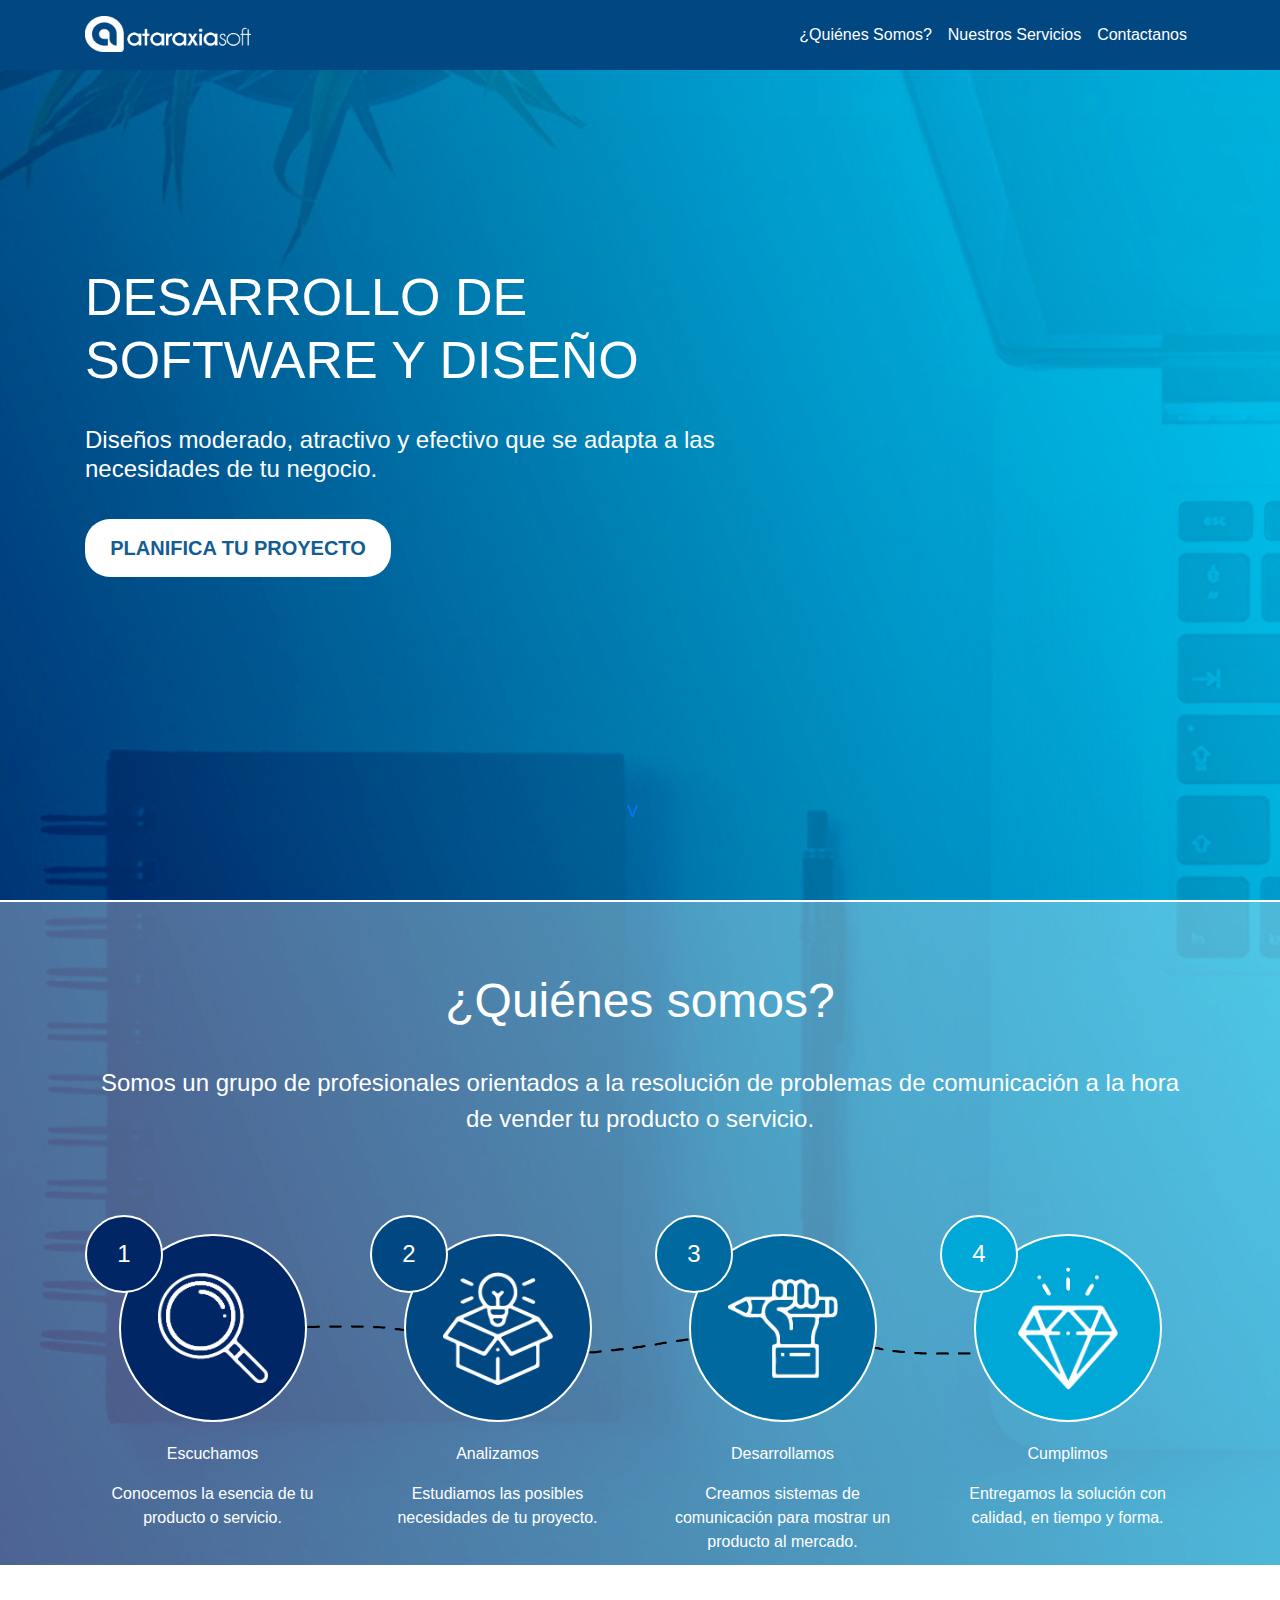
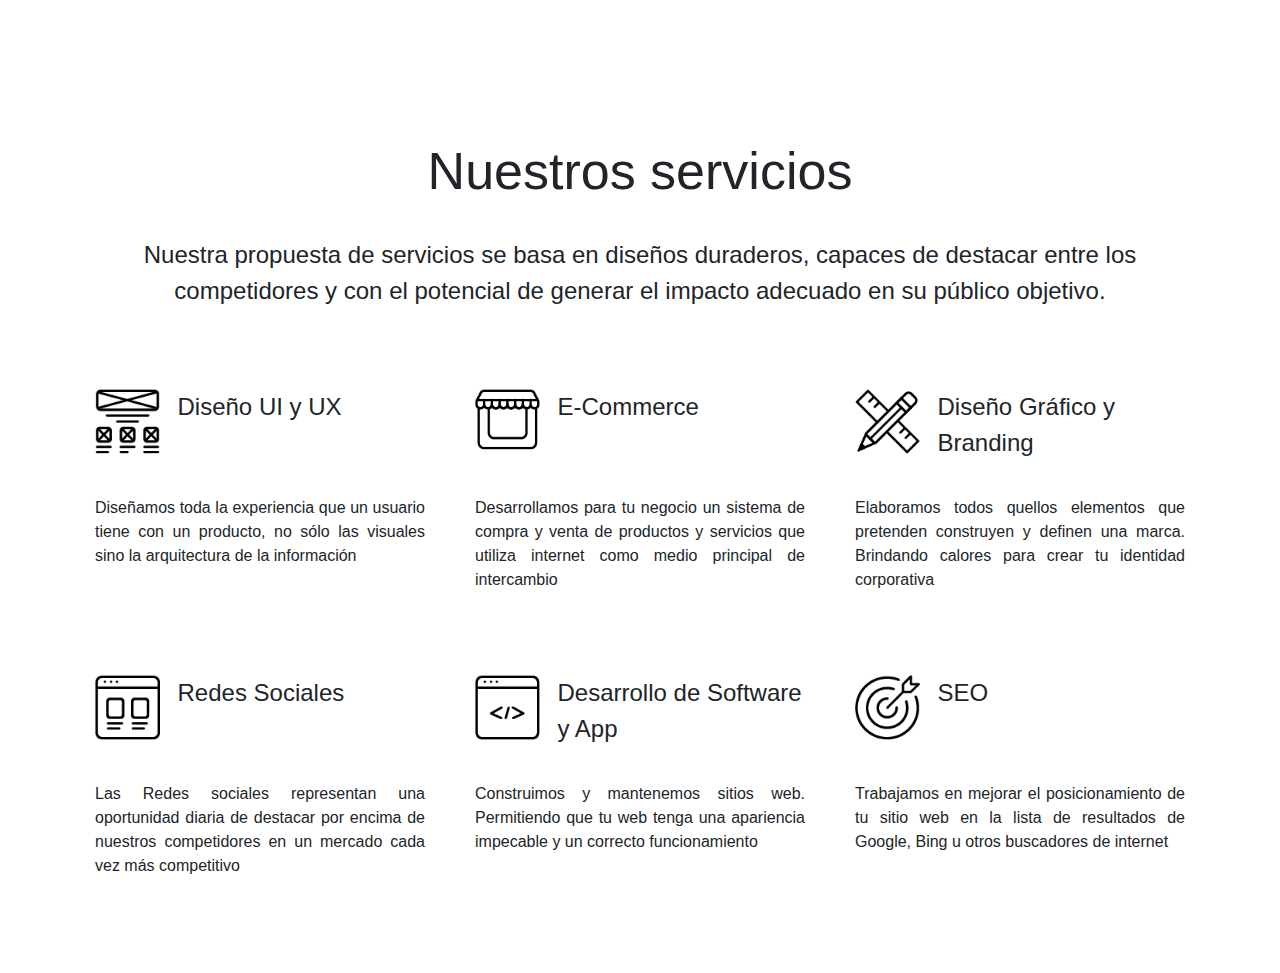
==== index.html @ 2409b668 "plantilla atariaxia v1" ====
<!DOCTYPE html>
<html lang="es">

<head>
    <meta charset="UTF-8">
    <meta name="viewport" content="width=device-width, initial-scale=1.0">
    <title>AtaraxiaSoft</title>

    <!-- Css - Bootstrap -->
    <link rel="stylesheet" href="./assets/css/bootstrap/bootstrap.css">
    <!-- Css - Ataraxia  -->
    <link rel="stylesheet" href="./assets/css/style.css">
</head>

<body id="index">
    <!-- Background One-->
    <div class="background--one">
        <!-- Section NavBar -->

        <nav class="navbar fixed-top navbar-expand-lg navbar-dark bg-dark navigation" id="menu">
            <div class="container">
                <a class="navbar-brand navigation--logo" href="#index"><img class="navigation--logo"
                        src="./assets/img/icons/logo.png" alt="Logo AtaraxiaSoft"></a>
                <button class="navbar-toggler" type="button" data-toggle="collapse"
                    data-target="#navbarSupportedContent" aria-controls="navbarSupportedContent" aria-expanded="false"
                    aria-label="Toggle navigation">
                    <span class="navbar-toggler-icon"></span>
                </button>
                <div class="collapse navbar-collapse" id="navbarSupportedContent">
                    <ul class="navbar-nav mr-auto">
                    </ul>
                    <div class="my-2 my-lg-0">
                        <div class="collapse navbar-collapse" id="navbarSupportedContent">
                            <ul class="navbar-nav mr-auto">
                                <li class="nav-item">
                                    <a class="nav-link navigation--link" href="#about">¿Quiénes Somos?</a>
                                </li>
                                <li class="nav-item">
                                    <a class="nav-link  navigation--link" href="#services">Nuestros Servicios</a>
                                </li>
                                <li class="nav-item">
                                    <a class="nav-link navigation--link" href="#">Contactanos</a>
                                </li>
                            </ul>
                        </div>
                    </div>
                </div>
            </div>
        </nav>

        <!-- Section presentation (Block) -->

        <section class="presentation">
            <div class="container">
                <div class="presentation--info">
                    <h2 class="presentation--title">DESARROLLO DE SOFTWARE Y DISEÑO</h2>
                    <h6 class="presentation--subtitle">Diseños moderado, atractivo y efectivo que se adapta a las
                        necesidades de tu negocio.</h6>
                    <!-- Block button-->
                    <a class="btn btn-primary button" href="">Planifica tu Proyecto</a>
                    <!-- /Block -->
                </div>
            </div>
            <div class="presentation--arrow">
                <a href="">V</a>
            </div>
        </section>

        <!-- Section about (Block)-->

        <section id="about" class="about">
            <div class="container about--container">
                <div class="text-center mb-5">
                    <h2 class="about--title">¿Quiénes somos?</h2>
                    <span class="about--description">Somos un grupo de profesionales orientados a la resolución de
                        problemas de comunicación a la hora de vender tu producto o servicio.</span>
                </div>
                <div class="row">
                    <!-- Block line -->
                    <div class="line">
                        <img class="line--img" src="./assets/img/icons/linea_puntada.png" alt="">
                    </div>
                    <!-- /Block line -->
                    <div class="col-xl-3">

                        <!-- Block item-->
                        <div class="item">
                            <div class="item--icon1 item--color1">
                                <span>1</span>
                            </div>
                            <div class="item--icons">
                                <div class="item--icon2 item--color1">
                                    <img class="item--img1" src="./assets/img/icons/escuchamos.png" alt="">
                                </div>
                            </div>
                            <div class="text-center item--dates">
                                <p>Escuchamos</p>
                                <p>Conocemos la esencia de tu producto o servicio.</p>
                            </div>
                        </div>
                        <!-- Block item-->

                    </div>
                    <div class="col-xl-3">

                        <!-- Block item-->
                        <div class="item">
                            <div class="item--icon1 item--color2">
                                <span>2</span>
                            </div>
                            <div class="item--icons">
                                <div class="item--icon2 item--color2">
                                    <img class="item--img2" src="./assets/img/icons/analizamos.png" alt="">
                                </div>
                            </div>
                            <div class="text-center item--dates">
                                <p>Analizamos</p>
                                <p>Estudiamos las posibles necesidades de tu proyecto.</p>
                            </div>
                        </div>
                        <!-- Block item-->

                    </div>
                    <div class="col-xl-3">

                        <!-- Block item-->
                        <div class="item">
                            <div class="item--icon1 item--color3">
                                <span>3</span>
                            </div>
                            <div class="item--icons">
                                <div class="item--icon2 item--color3">
                                    <img class="item--img3" src="./assets/img/icons/desarrollamos.png" alt="">
                                </div>
                            </div>
                            <div class="text-center item--dates">
                                <p>Desarrollamos</p>
                                <p>Creamos sistemas de comunicación para mostrar un producto al mercado.</p>
                            </div>
                        </div>
                        <!-- Block item-->

                    </div>
                    <div class="col-xl-3">

                        <!-- Block item-->
                        <div class="item">
                            <div class="item--icon1 item--color4">
                                <span>4</span>
                            </div>
                            <div class="item--icons">
                                <div class="item--icon2 item--color4">
                                    <img class="item--img4" src="./assets/img/icons/cumplimos.png" alt="">
                                </div>
                            </div>
                            <div class="text-center item--dates">
                                <p>Cumplimos</p>
                                <p>Entregamos la solución con calidad, en tiempo y forma.</p>
                            </div>
                        </div>
                        <!-- Block item-->

                    </div>
                </div>
            </div>
        </section>

        <!-- Section service (Block) -->

        <section id="services" class="services">
            <div class="container">
                <div class="service--container-header">
                    <h2 class="service--title">Nuestros servicios</h2>
                    <span class="service--description">Nuestra propuesta de servicios se basa en diseños duraderos,
                        capaces de destacar entre los
                        competidores y con el potencial de generar el impacto adecuado en su público objetivo.</span>
                </div>
                <div class="row">
                    <div class="col-xl-4">
                        <!-- Block item service -->
                        <div class="item-service">
                            <div class="item-service--header">
                                <div class="item-service--logo">
                                    <img class="item-service--img" src="./assets/img/icons/ui_ux.png" alt="">
                                </div>
                                <div class="item-service--title">Diseño UI y UX</div>
                            </div>
                            <div class="item-service--body">
                                <p class="item-service--description">Diseñamos toda la experiencia que un usuario tiene con un producto, no sólo las visuales sino la arquitectura de la información</p>
                            </div>
                        </div>
                        <!-- /Block item service -->
                    </div>
                    <div class="col-xl-4">
                        <!-- Block item service -->
                        <div class="item-service">
                            <div class="item-service--header">
                                <div class="item-service--logo">
                                    <img class="item-service--img" src="./assets/img/icons/e-commerce.png" alt="">
                                </div>
                                <div class="item-service--title">E-Commerce</div>
                            </div>
                            <div class="item-service--body">
                                <p class="item-service--description">Desarrollamos para tu negocio un sistema de compra y venta de productos y servicios que utiliza internet como medio principal de intercambio</p>
                            </div>
                        </div>
                        <!-- /Block item service -->
                    </div>
                    <div class="col-xl-4">
                        <!-- Block item service -->
                        <div class="item-service">
                            <div class="item-service--header">
                                <div class="item-service--logo">
                                    <img class="item-service--img" src="./assets/img/icons/diseño_grafico.png" alt="">
                                </div>
                                <div class="item-service--title">Diseño Gráfico y Branding</div>
                            </div>
                            <div class="item-service--body">
                                <p class="item-service--description">Elaboramos todos quellos elementos que pretenden construyen y definen una marca. Brindando calores para crear tu identidad corporativa</p>
                            </div>
                        </div>
                        <!-- /Block item service -->
                    </div>
                </div>
                <div class="row mt-5">
                    <div class="col-xl-4">
                        <!-- Block item service -->
                        <div class="item-service">
                            <div class="item-service--header">
                                <div class="item-service--logo">
                                    <img class="item-service--img" src="./assets/img/icons/redes_sociales.png" alt="">
                                </div>
                                <div class="item-service--title">Redes Sociales</div>
                            </div>
                            <div class="item-service--body">
                                <p class="item-service--description">Las Redes sociales representan una oportunidad diaria de destacar por encima de nuestros competidores en un mercado cada vez más competitivo</p>
                            </div>
                        </div>
                        <!-- /Block item service -->
                    </div>
                    <div class="col-xl-4">
                        <!-- Block item service -->
                        <div class="item-service">
                            <div class="item-service--header">
                                <div class="item-service--logo">
                                    <img class="item-service--img" src="./assets/img/icons/software.png" alt="">
                                </div>
                                <div class="item-service--title">Desarrollo de Software y App</div>
                            </div>
                            <div class="item-service--body">
                                <p class="item-service--description">Construimos y mantenemos sitios web. Permitiendo que tu web tenga una apariencia impecable y un correcto funcionamiento</p>
                            </div>
                        </div>
                        <!-- /Block item service -->
                    </div>
                    <div class="col-xl-4">
                        <!-- Block item service -->
                        <div class="item-service">
                            <div class="item-service--header">
                                <div class="item-service--logo">
                                    <img class="item-service--img" src="./assets/img/icons/seo.png" alt="">
                                </div>
                                <div class="item-service--title">SEO</div>
                            </div>
                            <div class="item-service--body">
                                <p class="item-service--description">Trabajamos en mejorar el posicionamiento de tu sitio web en la lista de resultados de Google, Bing u otros buscadores de internet</p>
                            </div>
                        </div>
                        <!-- /Block item service -->
                    </div>
                </div>
            </div>
        </section>
    </div>


    <script src="./assets/js/bootstrap.min.js"></script>
    <script src="./assets/js/main.js"></script>
</body>

</html>
---- assets/css/style.css ----
:root{
    --white: #ffffff;
    --white_hover: hsl(226, 38%, 87%);
    --nav: rgb(0,106,160,0.8);
    --nav_hover: rgb(1,71,130);
    --trans: rgba(0,0,0,0);
    --blue: rgb(20,93,146);
    --blue_light: rgb(205, 234, 255);
    --item1: rgb(0,38,101);
    --item2: rgb(1,71,130);
    --item3: rgb(0,106,160);
    --item4: rgb(0,168,215);
}
html {
    scroll-behavior: smooth;
}
body{
    scroll-behavior: smooth !important;
}
.background--one{
    background: url(../img/backgrounds/bg1.jpg) no-repeat center center;
    background-size: cover;
    -moz-background-size: cover;
    -webkit-background-size: cover;
    -o-background-size: cover;
    height: 1565px;
}
/* Navigation */

.navigation{
    height: 70px;
    background-color: var(--nav) !important;
    z-index: 10;
    transition: all 1s ease;
}
.navigation:hover{
    background-color: var(--nav_hover) !important;
    transition: all 1s ease;
}
.navigation--logo{
    width: 166px;
    height: 36px;
    position: relative;
    bottom: 3px;
}
.navigation--link{
    color: var(--white) !important;
}
.navigation--link:hover{
    color: var(--white_hover) !important;
}

/* Presentation */

.presentation{
    height: 100vh;
    scroll-behavior: smooth !important;
}
.presentation--info{
    padding-top: 24%;
    width: 59%;
}
.presentation--title{
    font-size: 52px;
    color: var(--white);
}
.presentation--subtitle{
    font-size: 24px;
    margin: 35px 0;
    color: var(--white);
}
.presentation--arrow{
    position: absolute;
    bottom: 70px;
    left: 49%;
    width: 60px;
    height: 30px;
}

/* Button */

.button{
    width: 306px;
    height: 58px;
    font-size: 20px;
    border-radius: 25px;
    color: var(--blue);
    background-color: var(--white);
    border: none;
    text-transform: uppercase;
    display: flex;
    justify-content: center;
    align-items: center;
    font-weight: bold;
}
.button:hover{
    color: var(--white);
    background-color: var(--trans);
    border: none;
}

/* About */

.about{
    padding-top: 70px;
    background-color: rgba(255, 255, 255, 0.3) !important;
    border-top: 2px rgb(255, 255, 255) solid;
    padding-bottom: 30px;
    scroll-behavior: smooth !important;
}
.about--container{
    margin-bottom: 70px;
}
.about--title{
    font-size: 48px;
    margin-bottom: 35px;
    color: var(--white);
}
.about--description{
    font-size: 24px;
    color: var(--white);
}

/* Line */

.line{
    width: 100%;
    text-align: center;
    position: relative;
    top: 140px;
}
.line--img{
    width: 80%;
}

/* Item */

.item{
    align-items: center;
    color: var(--white);
    text-align: center;
    
}

.item--icons{
    height: 227px;
    text-align: center;
    display: flex;
    justify-content: center;
    align-items: center;
}
.item--icon1{
    width: 78px;
    height: 78px;
    border-radius: 50%;
    border: 2px var(--white) solid;
    position: absolute;
    z-index: 5;
    display: flex;
    justify-content: center;
    align-items: center;
    font-size: 24px;
}

.item--icon2{
    border-radius: 50%;
    width: 188px;
    height: 188px;
    position: relative;
    bottom: 0px;
    border: 2px var(--white) solid;
    display: flex;
    justify-content: center;
    align-items: center;
}

.item--img1{
    width: 110px;
}
.item--img2{
    width: 110px;
}
.item--img3{
    width: 110px;
}
.item--img4{
    width: 100px;
}

.item--color1{
    background-color: var(--item1);
    transition: all 0.5s ease;
}
.item--color2{
    background-color: var(--item2);
    transition: all 0.5s ease;
}
.item--color3{
    background-color: var(--item3);
    transition: all 0.5s ease;
}
.item--color4{
    background-color: var(--item4);
    transition: all 0.5s ease;
}
.item--color1:hover{
    background-color: var(--blue);
}
.item--color2:hover{
    background-color: var(--blue);
}
.item--color3:hover{
    background-color: var(--blue);
}
.item--color4:hover{
    background-color: var(--blue);
}

/* Service */
.services{
    padding: 70px 0;
    scroll-behavior: smooth !important;
}
.service--container-header{
    text-align: center;
    margin-bottom: 70px;
}
.service--title{
    font-size: 52px;
    margin-bottom: 35px;
}
.service--description{
    font-size: 24px;
}
.item-service--header{
    display: inline-block !important;
    width: 100%;
    height: 70px;
}
.item-service{
    padding: 10px;
    transition: all 1s ease;
    height: 238px;
}
.item-service:hover{
    background-color: var(--blue_light) !important;
    transition: all 1s ease;
}
.item-service--logo{
    float: left;
    width: 25%;
}
.item-service--img{
    width: 65px;
    height: 65px;
}
.item-service--title{
    width: 75%;
    font-size: 24px;
    float: left;
}
.item-service--description{
    margin-top: 30px;
    text-align: justify;
}
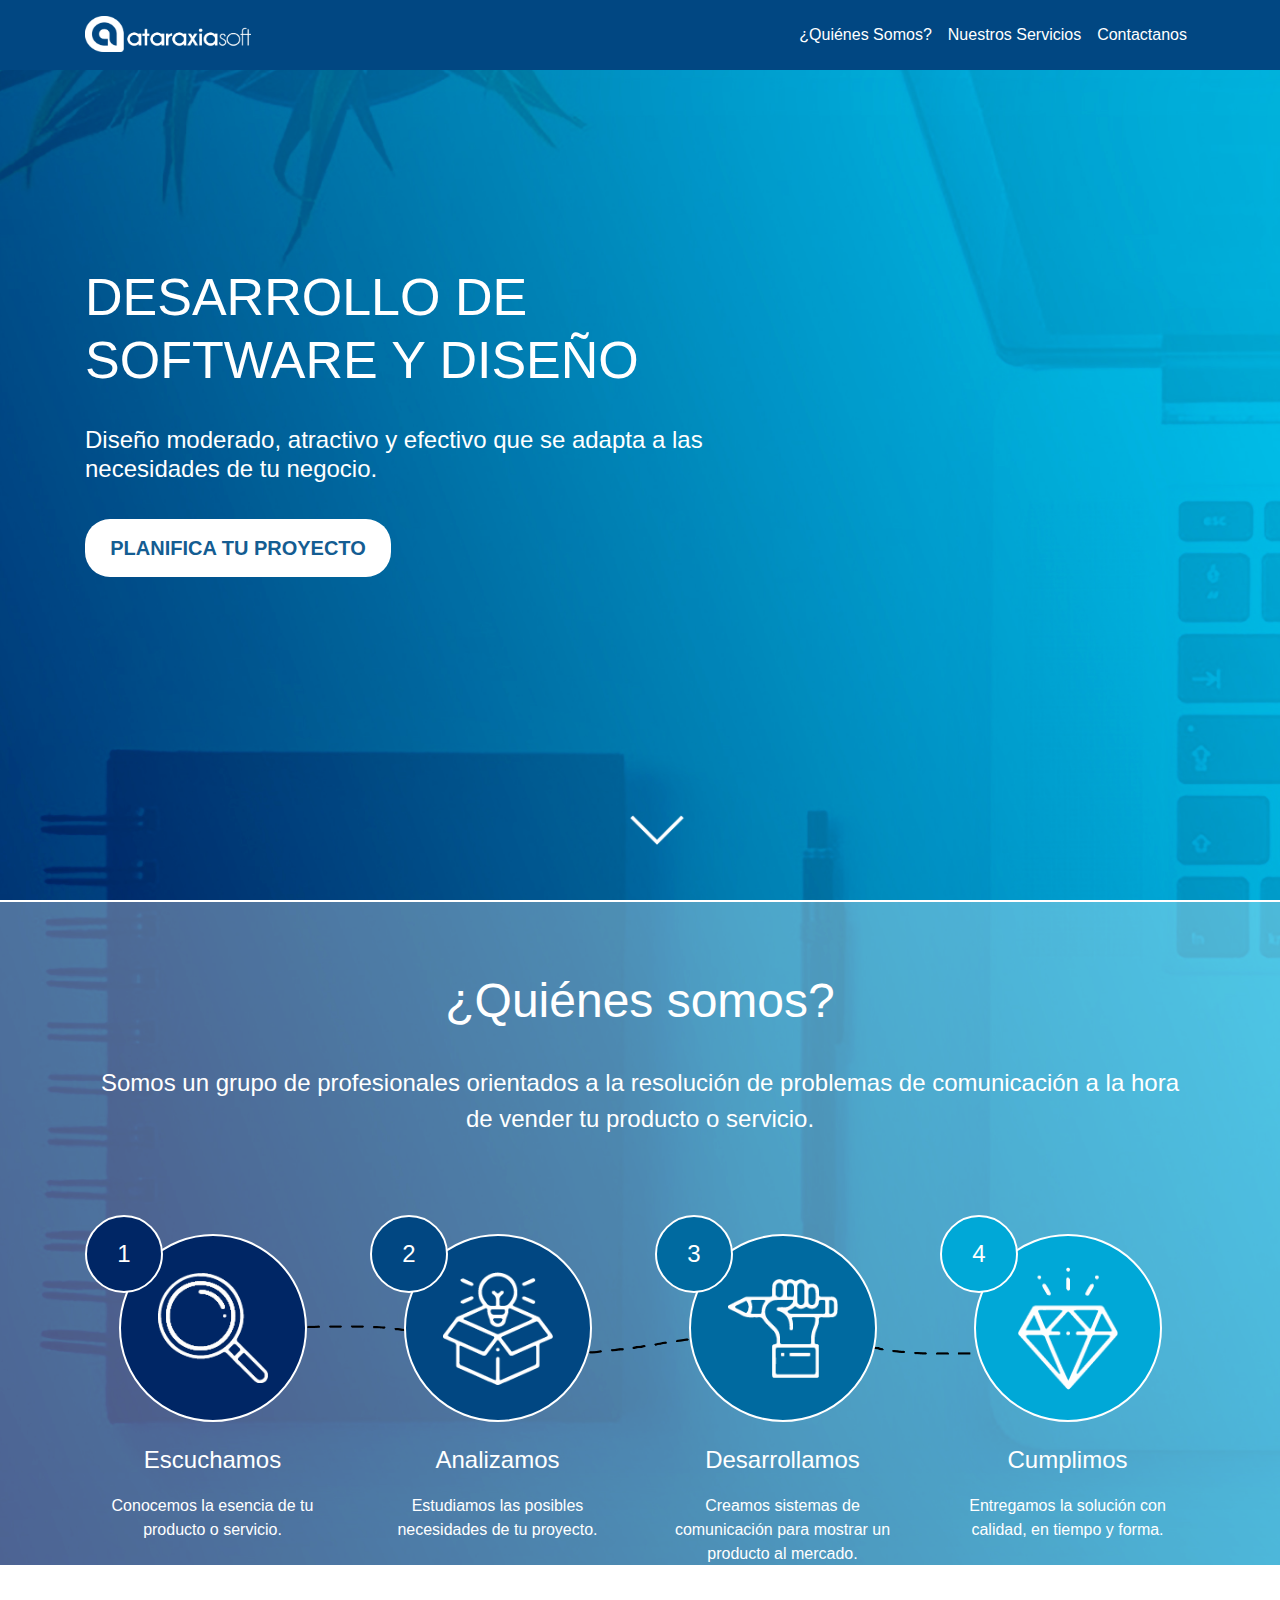
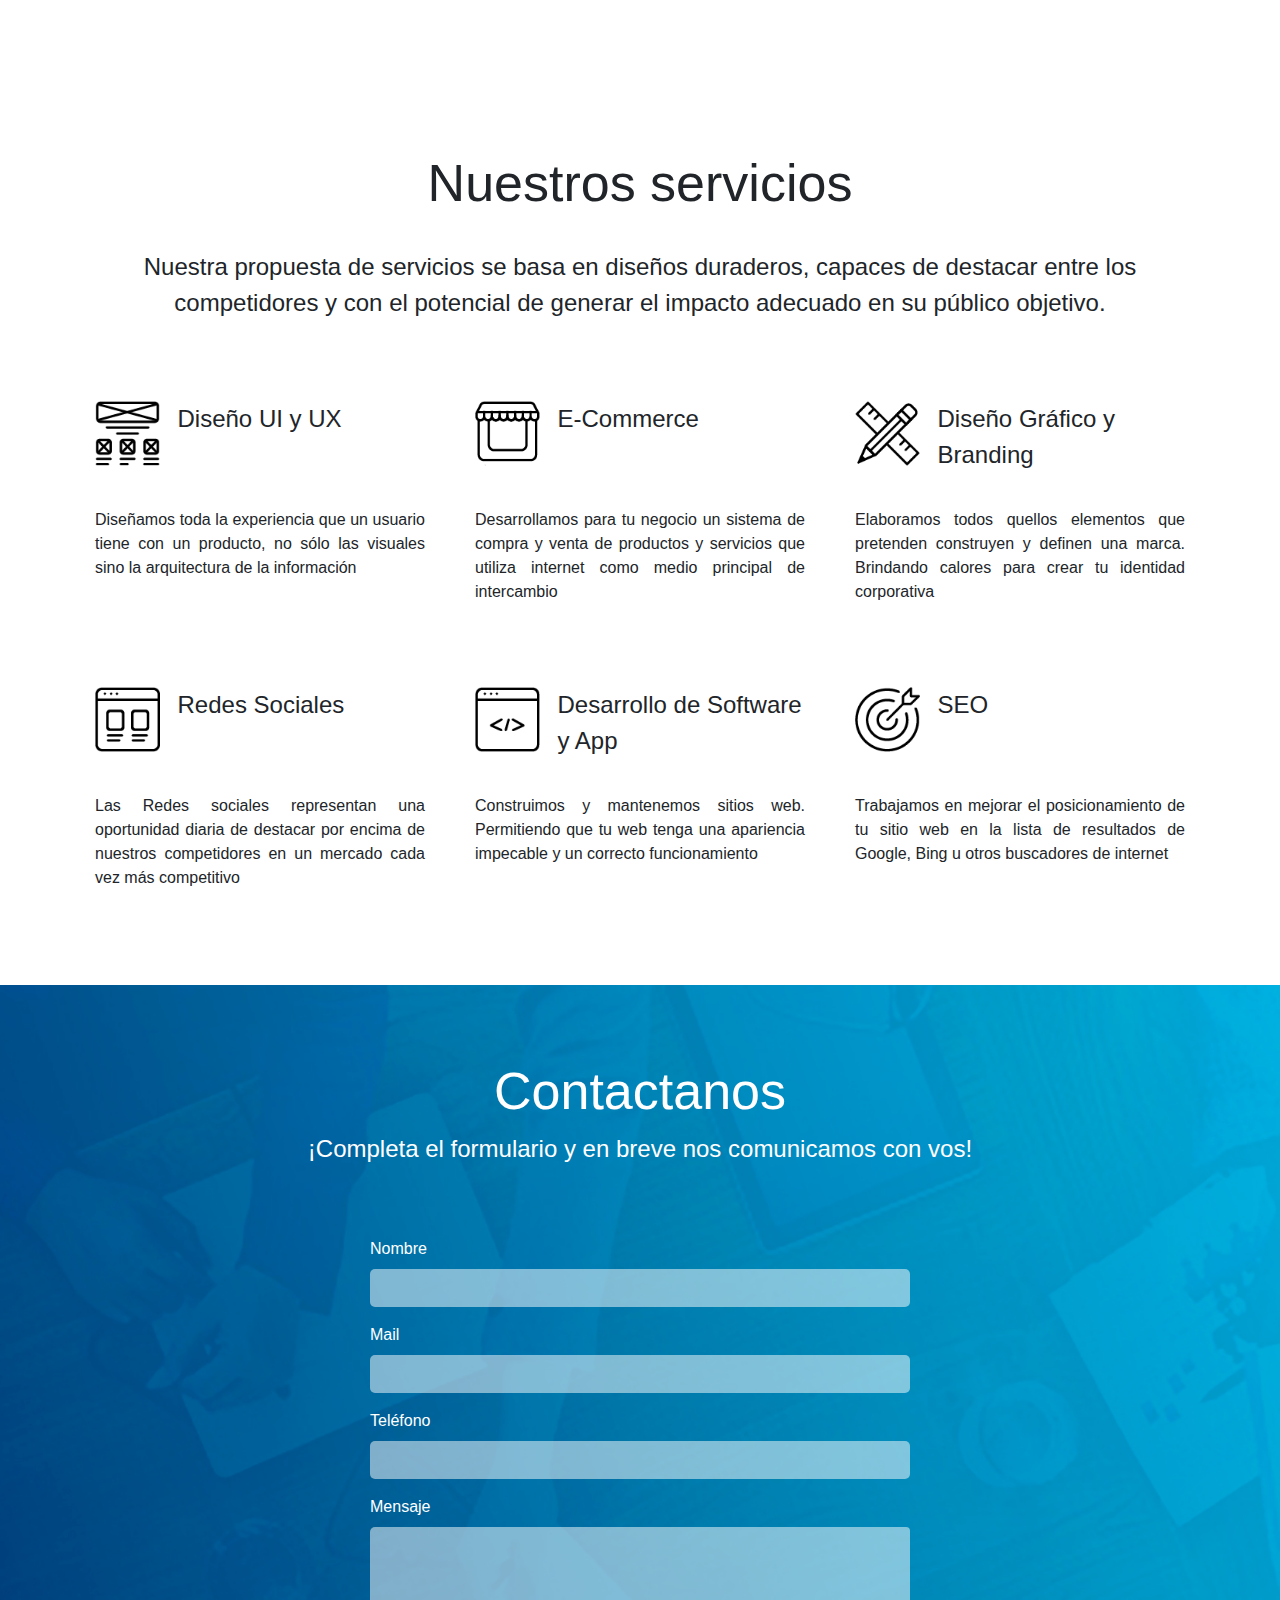
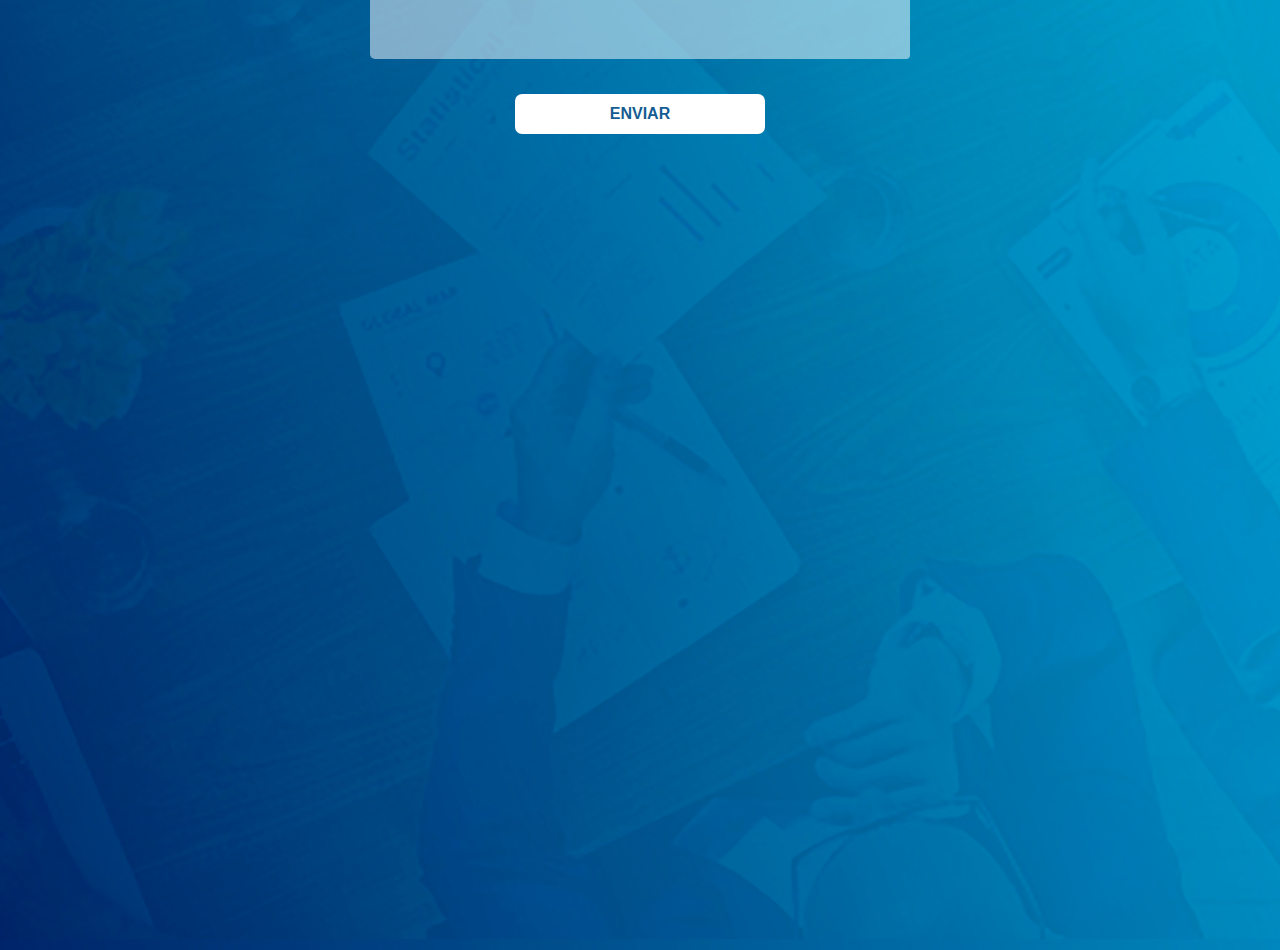
==== commit 677740dd: "plantilla atariaxia v1.1" ====
--- a/index.html
+++ b/index.html
@@ -5,11 +5,14 @@
     <meta charset="UTF-8">
     <meta name="viewport" content="width=device-width, initial-scale=1.0">
     <title>AtaraxiaSoft</title>
-
+    <!-- Favicon         -->
+    <link rel="shortcut icon" href="./assets/img/icons/favicon.png" type="image/x-icon">
     <!-- Css - Bootstrap -->
     <link rel="stylesheet" href="./assets/css/bootstrap/bootstrap.css">
     <!-- Css - Ataraxia  -->
     <link rel="stylesheet" href="./assets/css/style.css">
+    <!-- Icon - Arrow    -->
+    <link rel="stylesheet" href="https://cdnjs.cloudflare.com/ajax/libs/font-awesome/4.7.0/css/font-awesome.min.css">
 </head>
 
 <body id="index">
@@ -39,7 +42,7 @@
                                     <a class="nav-link  navigation--link" href="#services">Nuestros Servicios</a>
                                 </li>
                                 <li class="nav-item">
-                                    <a class="nav-link navigation--link" href="#">Contactanos</a>
+                                    <a class="nav-link navigation--link" href="#contact">Contactanos</a>
                                 </li>
                             </ul>
                         </div>
@@ -53,16 +56,17 @@
         <section class="presentation">
             <div class="container">
                 <div class="presentation--info">
-                    <h2 class="presentation--title">DESARROLLO DE SOFTWARE Y DISEÑO</h2>
-                    <h6 class="presentation--subtitle">Diseños moderado, atractivo y efectivo que se adapta a las
+                    <h2 class="presentation--title  presentation--transition">DESARROLLO DE SOFTWARE Y DISEÑO</h2>
+                    <h6 class="presentation--subtitle presentation--transition-2">Diseño moderado, atractivo y efectivo
+                        que se adapta a las
                         necesidades de tu negocio.</h6>
                     <!-- Block button-->
-                    <a class="btn btn-primary button" href="">Planifica tu Proyecto</a>
+                    <a class="btn btn-primary button presentation--transition-3" href="">Planifica tu Proyecto</a>
                     <!-- /Block -->
                 </div>
             </div>
-            <div class="presentation--arrow">
-                <a href="">V</a>
+            <div class="presentation--arrow text-center">
+                <a href="#about"><img class="presentation--arrow-img" src="./assets/img/icons/arrow.png" alt=""></a>
             </div>
         </section>
 
@@ -94,7 +98,7 @@
                                 </div>
                             </div>
                             <div class="text-center item--dates">
-                                <p>Escuchamos</p>
+                                <p class="item--title">Escuchamos</p>
                                 <p>Conocemos la esencia de tu producto o servicio.</p>
                             </div>
                         </div>
@@ -114,7 +118,7 @@
                                 </div>
                             </div>
                             <div class="text-center item--dates">
-                                <p>Analizamos</p>
+                                <p class="item--title">Analizamos</p>
                                 <p>Estudiamos las posibles necesidades de tu proyecto.</p>
                             </div>
                         </div>
@@ -134,7 +138,7 @@
                                 </div>
                             </div>
                             <div class="text-center item--dates">
-                                <p>Desarrollamos</p>
+                                <p class="item--title">Desarrollamos</p>
                                 <p>Creamos sistemas de comunicación para mostrar un producto al mercado.</p>
                             </div>
                         </div>
@@ -154,7 +158,7 @@
                                 </div>
                             </div>
                             <div class="text-center item--dates">
-                                <p>Cumplimos</p>
+                                <p class="item--title">Cumplimos</p>
                                 <p>Entregamos la solución con calidad, en tiempo y forma.</p>
                             </div>
                         </div>
@@ -186,7 +190,8 @@
                                 <div class="item-service--title">Diseño UI y UX</div>
                             </div>
                             <div class="item-service--body">
-                                <p class="item-service--description">Diseñamos toda la experiencia que un usuario tiene con un producto, no sólo las visuales sino la arquitectura de la información</p>
+                                <p class="item-service--description">Diseñamos toda la experiencia que un usuario tiene
+                                    con un producto, no sólo las visuales sino la arquitectura de la información</p>
                             </div>
                         </div>
                         <!-- /Block item service -->
@@ -201,7 +206,9 @@
                                 <div class="item-service--title">E-Commerce</div>
                             </div>
                             <div class="item-service--body">
-                                <p class="item-service--description">Desarrollamos para tu negocio un sistema de compra y venta de productos y servicios que utiliza internet como medio principal de intercambio</p>
+                                <p class="item-service--description">Desarrollamos para tu negocio un sistema de compra
+                                    y venta de productos y servicios que utiliza internet como medio principal de
+                                    intercambio</p>
                             </div>
                         </div>
                         <!-- /Block item service -->
@@ -216,7 +223,9 @@
                                 <div class="item-service--title">Diseño Gráfico y Branding</div>
                             </div>
                             <div class="item-service--body">
-                                <p class="item-service--description">Elaboramos todos quellos elementos que pretenden construyen y definen una marca. Brindando calores para crear tu identidad corporativa</p>
+                                <p class="item-service--description">Elaboramos todos quellos elementos que pretenden
+                                    construyen y definen una marca. Brindando calores para crear tu identidad
+                                    corporativa</p>
                             </div>
                         </div>
                         <!-- /Block item service -->
@@ -233,7 +242,9 @@
                                 <div class="item-service--title">Redes Sociales</div>
                             </div>
                             <div class="item-service--body">
-                                <p class="item-service--description">Las Redes sociales representan una oportunidad diaria de destacar por encima de nuestros competidores en un mercado cada vez más competitivo</p>
+                                <p class="item-service--description">Las Redes sociales representan una oportunidad
+                                    diaria de destacar por encima de nuestros competidores en un mercado cada vez más
+                                    competitivo</p>
                             </div>
                         </div>
                         <!-- /Block item service -->
@@ -248,7 +259,8 @@
                                 <div class="item-service--title">Desarrollo de Software y App</div>
                             </div>
                             <div class="item-service--body">
-                                <p class="item-service--description">Construimos y mantenemos sitios web. Permitiendo que tu web tenga una apariencia impecable y un correcto funcionamiento</p>
+                                <p class="item-service--description">Construimos y mantenemos sitios web. Permitiendo
+                                    que tu web tenga una apariencia impecable y un correcto funcionamiento</p>
                             </div>
                         </div>
                         <!-- /Block item service -->
@@ -263,7 +275,9 @@
                                 <div class="item-service--title">SEO</div>
                             </div>
                             <div class="item-service--body">
-                                <p class="item-service--description">Trabajamos en mejorar el posicionamiento de tu sitio web en la lista de resultados de Google, Bing u otros buscadores de internet</p>
+                                <p class="item-service--description">Trabajamos en mejorar el posicionamiento de tu
+                                    sitio web en la lista de resultados de Google, Bing u otros buscadores de internet
+                                </p>
                             </div>
                         </div>
                         <!-- /Block item service -->
@@ -271,6 +285,54 @@
                 </div>
             </div>
         </section>
+
+        <!-- Section contact (Block) -->
+
+        <section id="contact" class="contact">
+            <div class="container">
+                <div>
+                    <div class="contact--header">
+                        <h2 class="contact--title">Contactanos</h2>
+                        <span class="contact--description">¡Completa el formulario y en breve nos comunicamos con
+                            vos!</span>
+                    </div>
+                    <div class="row">
+                        <div class="col-sm-3"></div>
+                        <div class="col-sm-6">
+                            <div class="contact--form">
+                                <div class="contact--form-data">
+
+                                    <form action="" method="POST">
+                                        <div class="form-group">
+                                            <label class="contact--input">Nombre</label>
+                                            <input type="text" class="form-control contact--input-2">
+                                        </div>
+                                        <div class="form-group">
+                                            <label class="contact--input">Mail</label>
+                                            <input type="email" class="form-control contact--input-2">
+                                        </div>
+                                        <div class="form-group">
+                                            <label class="contact--input">Teléfono</label>
+                                            <input type="text" class="form-control contact--input-2">
+                                        </div>
+                                        <div class="form-group">
+                                            <label class="contact--input">Mensaje</label>
+                                            <textarea class="form-control contact--input-3" rows="5"></textarea>
+                                        </div>
+                                        <center>
+                                            <button type="submit" class="btn btn-primary button button-form">ENVIAR</button>
+                                        </center>
+                                    </form>
+                                </div>
+                            </div>
+                        </div>
+                        <div class="col-sm-3"></div>
+                    </div>
+                </div>
+            </div>
+        </section>
+
+        <footer></footer>
     </div>
 
 
--- a/assets/css/style.css
+++ b/assets/css/style.css
@@ -1,5 +1,6 @@
 :root{
     --white: #ffffff;
+    --white-trans: rgba(255,255,255,0.5);
     --white_hover: hsl(226, 38%, 87%);
     --nav: rgb(0,106,160,0.8);
     --nav_hover: rgb(1,71,130);
@@ -13,10 +14,25 @@
 }
 html {
     scroll-behavior: smooth;
+    overflow-x:hidden;
+    -webkit-user-select: none;
+    -moz-user-select: none;
+    -ms-user-select: none;
+    user-select: none; 
 }
 body{
     scroll-behavior: smooth !important;
 }
+body::-webkit-scrollbar{
+    width: 7px;
+    background: var(--blue_light);
+}
+body::-webkit-scrollbar-thumb{
+    background: var(--blue);
+    border-radius: 15px;
+}
+
+
 .background--one{
     background: url(../img/backgrounds/bg1.jpg) no-repeat center center;
     background-size: cover;
@@ -56,6 +72,41 @@
     height: 100vh;
     scroll-behavior: smooth !important;
 }
+.presentation--transition{
+    animation-duration: 3s;
+    animation-name: slidein;
+}
+.presentation--transition-2{
+    animation-duration: 4s;
+    animation-name: slidein;
+}
+.presentation--transition-3{
+    animation-duration: 5s;
+    animation-name: slidein2;
+}
+  
+  @keyframes slidein {
+    from {
+      margin-left: 100%;
+      width: 100%
+    }
+  
+    to {
+      margin-left: 0%;
+      width: 100%;
+    }
+  }
+  @keyframes slidein2 {
+    from {
+      margin-left: 100%;
+      width: 306px
+    }
+  
+    to {
+      margin-left: 0%;
+      width: 306px;
+    }
+  }
 .presentation--info{
     padding-top: 24%;
     width: 59%;
@@ -76,6 +127,23 @@
     width: 60px;
     height: 30px;
 }
+.presentation--arrow-img{
+    width: 100%;
+    animation-name: parpadeo;
+    animation-duration: 2s;
+    animation-timing-function: linear;
+    animation-iteration-count: infinite;
+  
+    -webkit-animation-name:parpadeo;
+    -webkit-animation-duration: 2s;
+    -webkit-animation-timing-function: linear;
+    -webkit-animation-iteration-count: infinite;
+}
+  @keyframes parpadeo {  
+    0% { opacity: 1.0; }
+    50% { opacity: 0.0; }
+     100% { opacity: 1.0; }
+  }
 
 /* Button */
 
@@ -98,6 +166,13 @@
     background-color: var(--trans);
     border: none;
 }
+.button-form{
+    font-size: 16px;
+    width: 250px;
+    height: 40px;
+    border-radius: 7px;
+    margin-top: 35px;
+}
 
 /* About */
 
@@ -138,10 +213,11 @@
 .item{
     align-items: center;
     color: var(--white);
-    text-align: center;
-    
-}
-
+    text-align: center;  
+}
+.item--title{
+    font-size: 24px !important;
+}
 .item--icons{
     height: 227px;
     text-align: center;
@@ -262,4 +338,66 @@
 .item-service--description{
     margin-top: 30px;
     text-align: justify;
+}
+
+/* contact */
+.contact{
+    background: url(../img/backgrounds/bg2.jpg) no-repeat center center;
+    background-size: cover;
+    -moz-background-size: cover;
+    -webkit-background-size: cover;
+    -o-background-size: cover;
+    height: 1565px;
+    padding: 75px 0;
+}
+.contact--header{
+    text-align: center;
+}
+.contact--title{
+    font-size: 52px;
+    color: var(--white) !important;
+}
+.contact--description{
+    font-size: 24px;
+    color: var(--white);
+    margin-top: 35px;
+}
+.contact--form{
+    margin-right:auto;
+}
+.contact--form-data{
+    margin-top: 70px;
+    margin-right:auto;
+}
+.contact--input{
+    color: var(--white);
+}
+.contact--input-2{
+    border-radius: 5px;
+    background-color: var(--white-trans);
+    border: none;
+    transition: all 1s ease;
+}
+.contact--input-3{
+    border-top-left-radius: 5px;
+    border-bottom-left-radius: 5px;
+    background-color: var(--white-trans);
+    border: none;
+    transition: all 1s ease;
+    resize: none;
+    height: 135px;
+    overflow-y: scroll;
+}
+.contact--input-3::-webkit-scrollbar{
+    width: 7px;
+    background: var(--white-trans);
+    border-top-right-radius: 15px;
+    border-bottom-right-radius: 15px;
+}
+.contact--input-3::-webkit-scrollbar-thumb{
+    background: var(--blue);
+    border-radius: 15px;
+}
+.contact--center{
+    text-align: center;
 }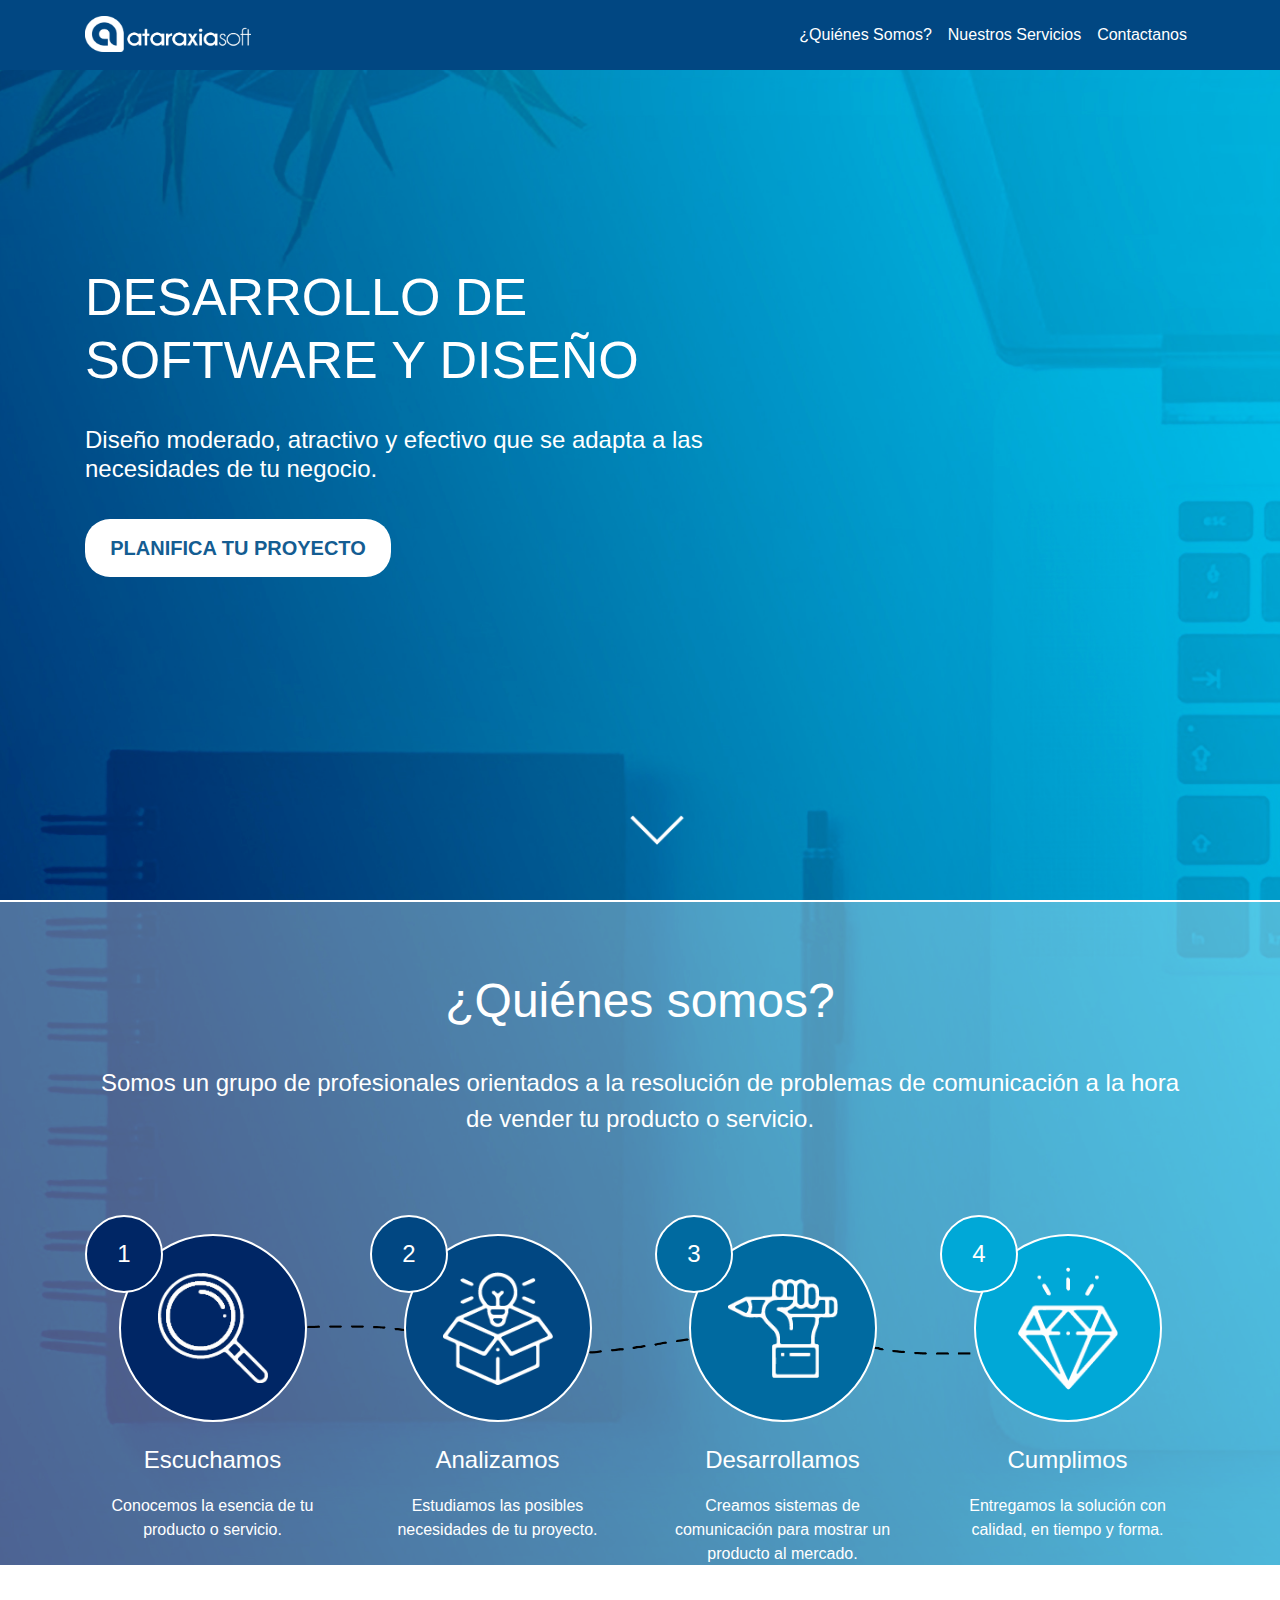
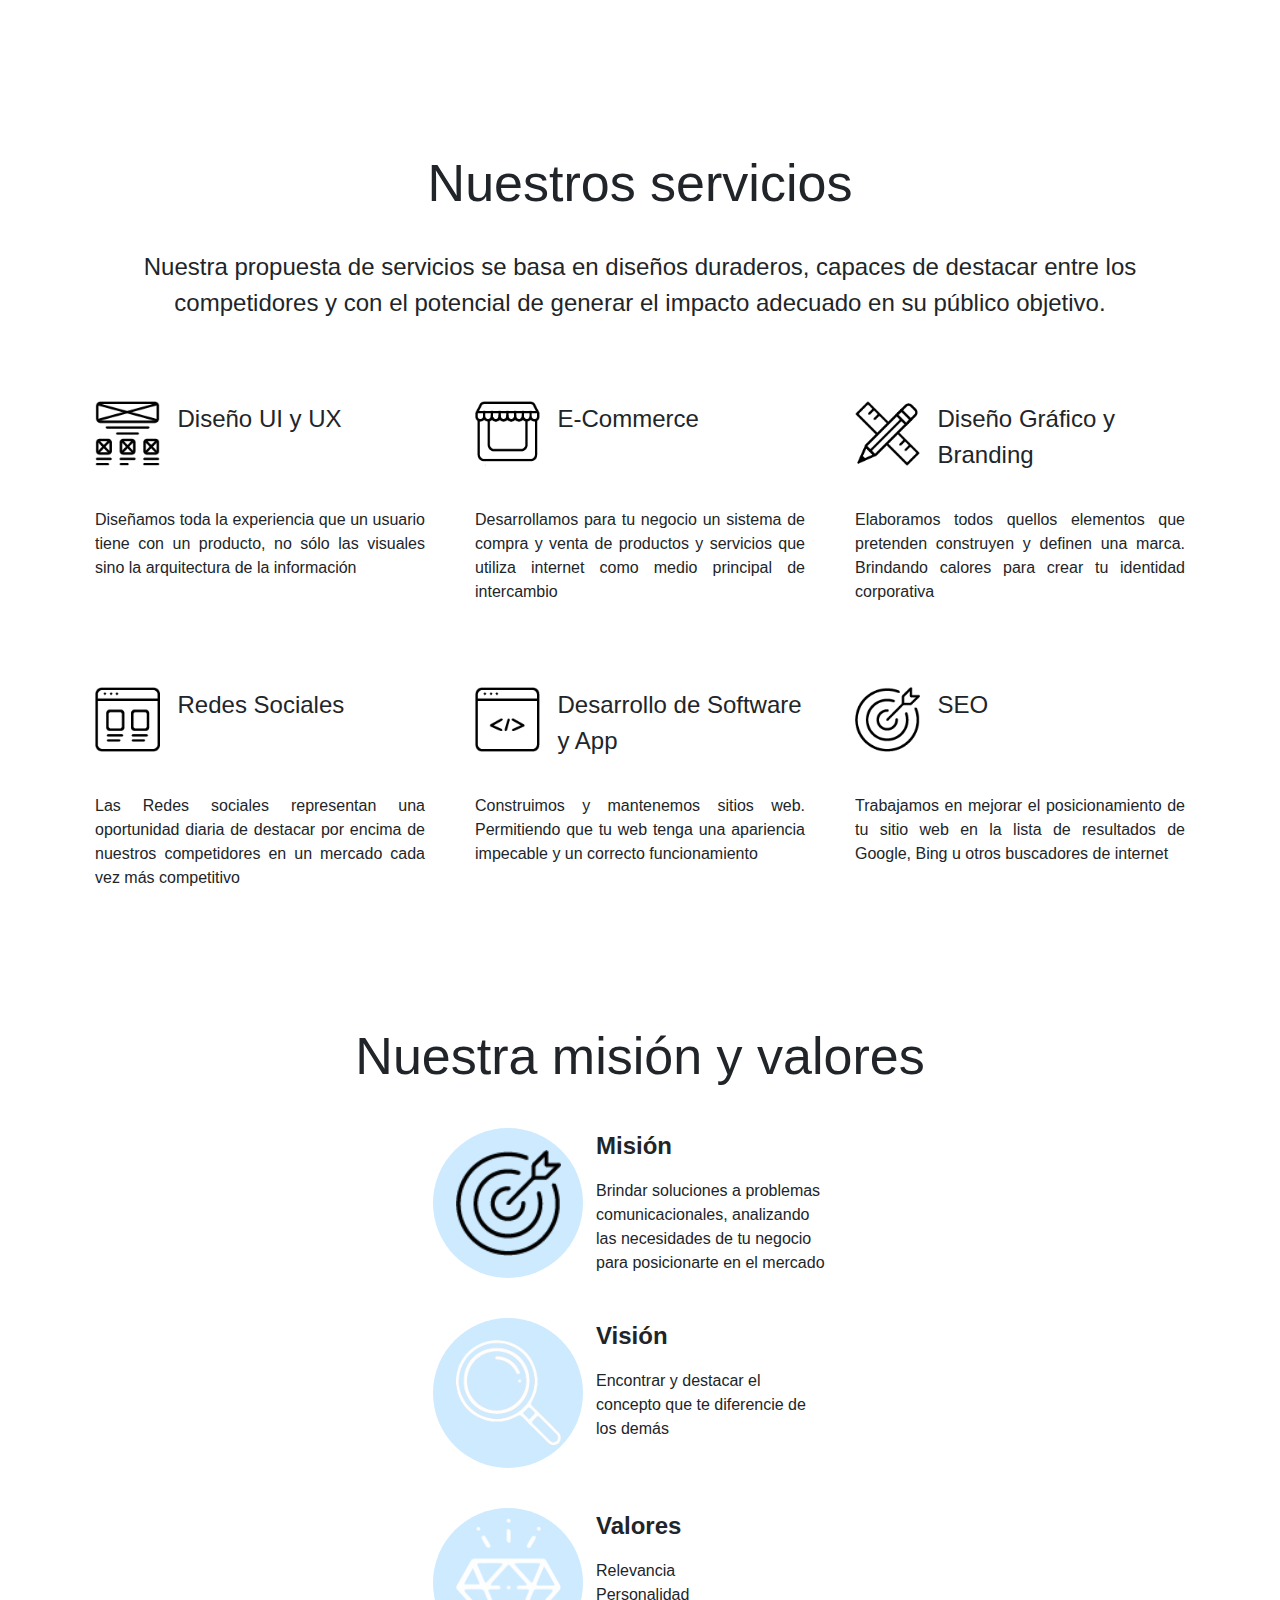
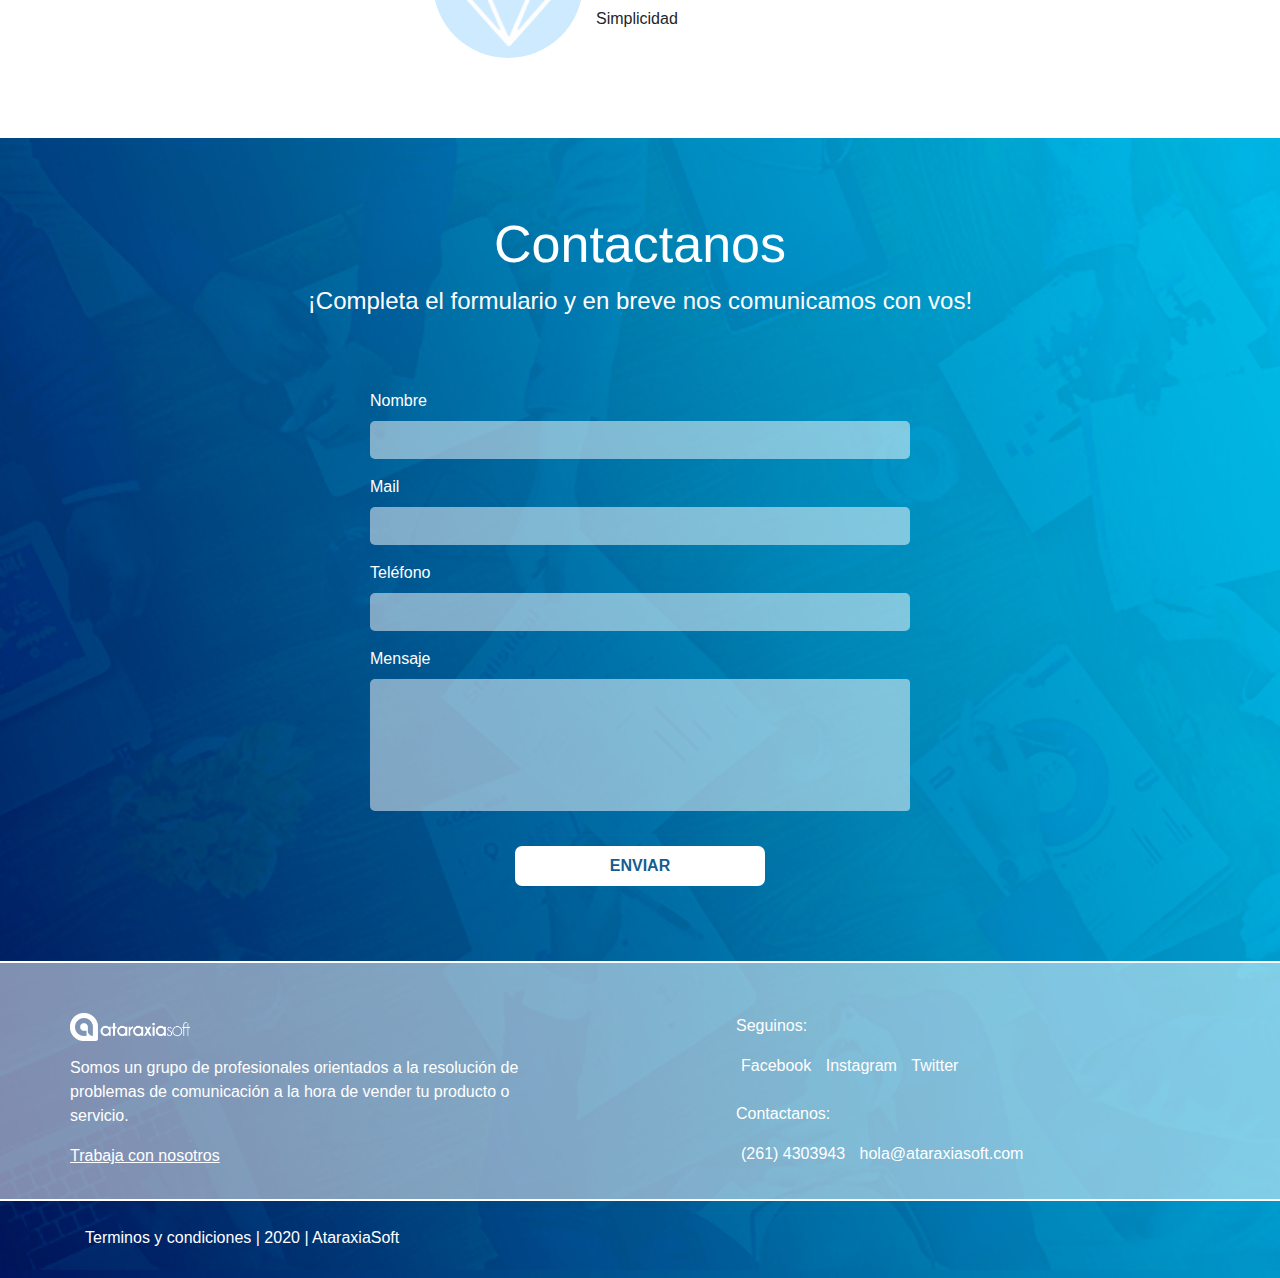
==== commit d853e25f: "ataraxia v1.2" ====
--- a/index.html
+++ b/index.html
@@ -11,8 +11,8 @@
     <link rel="stylesheet" href="./assets/css/bootstrap/bootstrap.css">
     <!-- Css - Ataraxia  -->
     <link rel="stylesheet" href="./assets/css/style.css">
-    <!-- Icon - Arrow    -->
-    <link rel="stylesheet" href="https://cdnjs.cloudflare.com/ajax/libs/font-awesome/4.7.0/css/font-awesome.min.css">
+    <!-- Css - Ataraxia-movil -->
+    <link rel="stylesheet" href="./assets/css/style_movil.css">
 </head>
 
 <body id="index">
@@ -286,53 +286,140 @@
             </div>
         </section>
 
+        <!-- Section mision (Block)  -->
+
+        <section id="mision" class="mision">
+            <div class="container text-center">
+                <div class="mision--header">
+                    <h2 class="mision--title">Nuestra misión y valores</h2>
+                </div>
+                <center>
+                    <div class="mision--body">
+                        <!-- item Block-->
+                        <div class="item-mision row">
+                            <div class="item-mision--logo col-xl-4">
+                                <div class="item-mision--img">
+                                    <img src="./assets/img/icons/seo.png" alt="">
+                                </div>
+                            </div>
+                            <div class="item-mision--dates col-xl-7">
+                                <div class="item-mision--title">Misión</div>
+                                <div class="item-mision--description">Brindar soluciones a problemas comunicacionales,
+                                    analizando las necesidades de tu negocio para posicionarte en el mercado</div>
+                            </div>
+                        </div>
+                        <!-- /item Block-->
+                        <!-- item Block-->
+                        <div class="item-mision row">
+                            <div class="item-mision--logo col-xl-4">
+                                <div class="item-mision--img">
+                                    <img src="./assets/img/icons/escuchamos.png" alt="">
+                                </div>
+                            </div>
+                            <div class="item-mision--dates col-xl-7">
+                                <div class="item-mision--title">Visión</div>
+                                <div class="item-mision--description">Encontrar y destacar el concepto que te diferencie
+                                    de los demás</div>
+                            </div>
+                        </div>
+                        <!-- /item Block-->
+                        <!-- item Block-->
+                        <div class="item-mision row">
+                            <div class="item-mision--logo col-xl-4">
+                                <div class="item-mision--img">
+                                    <img src="./assets/img/icons/cumplimos.png" alt="">
+                                </div>
+                            </div>
+                            <div class="item-mision--dates col-xl-7">
+                                <div class="item-mision--title">Valores</div>
+                                <div class="item-mision--description">Relevancia <br>Personalidad <br>Simplicidad</div>
+                            </div>
+                        </div>
+                        <!-- /item Block-->
+                    </div>
+                </center>
+            </div>
+        </section>
+
         <!-- Section contact (Block) -->
 
-        <section id="contact" class="contact">
-            <div class="container">
-                <div>
-                    <div class="contact--header">
-                        <h2 class="contact--title">Contactanos</h2>
-                        <span class="contact--description">¡Completa el formulario y en breve nos comunicamos con
-                            vos!</span>
-                    </div>
+        <div class="background--two">
+
+            <section id="contact" class="contact">
+                <div class="container">
+                    <div>
+                        <div class="contact--header">
+                            <h2 class="contact--title">Contactanos</h2>
+                            <span class="contact--description">¡Completa el formulario y en breve nos comunicamos con
+                                vos!</span>
+                        </div>
+                        <div class="row">
+                            <div class="col-sm-3"></div>
+                            <div class="col-sm-6">
+                                <div class="contact--form">
+                                    <div class="contact--form-data">
+
+                                        <form action="" method="POST">
+                                            <div class="form-group">
+                                                <label class="contact--input">Nombre</label>
+                                                <input type="text" class="form-control contact--input-2">
+                                            </div>
+                                            <div class="form-group">
+                                                <label class="contact--input">Mail</label>
+                                                <input type="email" class="form-control contact--input-2">
+                                            </div>
+                                            <div class="form-group">
+                                                <label class="contact--input">Teléfono</label>
+                                                <input type="text" class="form-control contact--input-2">
+                                            </div>
+                                            <div class="form-group">
+                                                <label class="contact--input">Mensaje</label>
+                                                <textarea class="form-control contact--input-3" rows="5"></textarea>
+                                            </div>
+                                            <center>
+                                                <button type="submit"
+                                                    class="btn btn-primary button button-form">ENVIAR</button>
+                                            </center>
+                                        </form>
+                                    </div>
+                                </div>
+                            </div>
+                            <div class="col-sm-3"></div>
+                        </div>
+                    </div>
+                </div>
+            </section>
+
+            <footer class="footer">
+                <div class="container">
                     <div class="row">
-                        <div class="col-sm-3"></div>
-                        <div class="col-sm-6">
-                            <div class="contact--form">
-                                <div class="contact--form-data">
-
-                                    <form action="" method="POST">
-                                        <div class="form-group">
-                                            <label class="contact--input">Nombre</label>
-                                            <input type="text" class="form-control contact--input-2">
-                                        </div>
-                                        <div class="form-group">
-                                            <label class="contact--input">Mail</label>
-                                            <input type="email" class="form-control contact--input-2">
-                                        </div>
-                                        <div class="form-group">
-                                            <label class="contact--input">Teléfono</label>
-                                            <input type="text" class="form-control contact--input-2">
-                                        </div>
-                                        <div class="form-group">
-                                            <label class="contact--input">Mensaje</label>
-                                            <textarea class="form-control contact--input-3" rows="5"></textarea>
-                                        </div>
-                                        <center>
-                                            <button type="submit" class="btn btn-primary button button-form">ENVIAR</button>
-                                        </center>
-                                    </form>
-                                </div>
-                            </div>
-                        </div>
-                        <div class="col-sm-3"></div>
-                    </div>
-                </div>
-            </div>
-        </section>
-
-        <footer></footer>
+                        <div class="col-6 footer--body">
+                            <img class="footer--logo" src="./assets/img/icons/logo.png" alt="">
+                            <p class="footer--text">Somos un grupo de profesionales orientados a la resolución de
+                                problemas de comunicación a la hora de vender tu producto o servicio.</p>
+                            <a class="footer--link" href="">Trabaja con nosotros</a>
+                        </div>
+                        <div class="col-5 footer--body ml-5">
+                            <div class="footer--follow mt-3 ml-5">
+                                <p class="footer--text">Seguinos:</p>
+                                <span class="footer--item"><a class="footer--text" href="">Facebook</a></span>
+                                <span class="footer--item"><a class="footer--text" href="">Instagram</a></span>
+                                <span class="footer--item"><a class="footer--text" href="">Twitter</a></span>
+                            </div>
+                            <div class="footer--contact ml-5 mt-4">
+                                <p class="footer--text">Contactanos:</p>
+                                <span class="footer--item"><a class="footer--text" href="">(261) 4303943</a></span>
+                                <span class="footer--item"><a class="footer--text" href="">hola@ataraxiasoft.com</a></span>
+                            </div>
+                        </div>
+                    </div>
+                </div>
+            </footer>
+
+            <div class="container copyright">
+                <p class="copyright--text">Terminos y condiciones | 2020 | AtaraxiaSoft</p>
+            </div>
+        </div>
     </div>
 
 
--- a/assets/css/style.css
+++ b/assets/css/style.css
@@ -40,6 +40,14 @@
     -webkit-background-size: cover;
     -o-background-size: cover;
     height: 1565px;
+}
+.background--two{
+    background: url(../img/backgrounds/bg2.jpg) no-repeat center center;
+    background-size: cover;
+    -moz-background-size: cover;
+    -webkit-background-size: cover;
+    -o-background-size: cover;
+    height: 1140px;
 }
 /* Navigation */
 
@@ -342,12 +350,6 @@
 
 /* contact */
 .contact{
-    background: url(../img/backgrounds/bg2.jpg) no-repeat center center;
-    background-size: cover;
-    -moz-background-size: cover;
-    -webkit-background-size: cover;
-    -o-background-size: cover;
-    height: 1565px;
     padding: 75px 0;
 }
 .contact--header{
@@ -400,4 +402,91 @@
 }
 .contact--center{
     text-align: center;
+}
+
+/* Mision */
+
+.mision{
+    padding: 40px 0;
+    height: auto;
+}
+.mision--title{
+    font-size: 52px;
+}
+
+
+/* item-mision */
+.item-mision{
+    width: 40%;
+    height: 150px;
+    margin-top: 70px;
+    margin: 40px 0;
+}
+.item-mision--img{
+    border-radius: 50%;
+    width: 150px;
+    height: 150px;
+    position: relative;
+    bottom: 0px;
+    background-color: var(--blue_light);
+    display: flex;
+    justify-content: center;
+    align-items: center;
+    transition: 1s ease;
+}
+.item-mision--img:hover{
+    background-color: var(--blue);
+}
+.item-mision--img img{
+    width: 70%;
+}
+.item-mision--dates{
+    text-align: left;
+    margin-left: 15px;
+}
+.item-mision--title{
+    font-size: 24px;
+    margin-bottom: 15px;
+    font-weight: bold;
+}
+.item-mision--description{
+    display: flex;
+}
+
+.footer{
+    background-color: var(--white-trans);
+    height: 240px;
+    border-top: 2px var(--white) solid;
+    border-bottom: 2px var(--white) solid;
+}
+.footer--body{
+    padding: 35px 0;
+}
+.footer--logo{
+    width: 120px !important;
+    padding: 15px 0;
+}
+.footer--text{
+    color: var(--white);
+    width: 80%;
+    transition: 1s ease;
+    text-decoration: none;
+}
+.footer--link{
+    color: var(--white);
+    text-decoration: underline;
+    transition: 1s ease;
+}
+.footer--link:hover{
+    color: var(--item1);
+}
+.footer-follow{
+    color: var(--white);
+}
+.copyright--text{
+    color: var(--white);
+    margin: 25px 0;
+}
+.footer--item{
+    padding: 5px;
 }--- a/assets/css/style_movil.css
+++ b/assets/css/style_movil.css
@@ -0,0 +1,96 @@
+@media (max-width: 450px) { 
+    .presentation{
+        display: flex;
+        align-items: center;
+    }
+    .presentation--info{
+        width: 100%;
+    }
+    .presentation--title{
+        font-size: 36px !important;
+        width: 100%;
+    }
+    .presentation--subtitle{
+        font-size: 18px;
+        width: 100%;
+    }
+    .button{
+        width: 180px;
+        height: 30px;
+        font-size: 12px;
+    }
+    .presentation--transition{
+        animation-duration: 3s;
+        animation-name: slidein;
+    }
+    .presentation--transition-2{
+        animation-duration: 4s;
+        animation-name: slidein;
+    }
+    .presentation--transition-3{
+        animation-duration: 5s;
+        animation-name: slidein2;
+    }
+      
+      @keyframes slidein {
+        from {
+          width: 100%
+        }
+      
+        to {
+          width: 100%;
+        }
+      }
+      @keyframes slidein2 {
+        from {
+          width: 180px
+        }
+      
+        to {
+          width: 180px;
+        }
+      }
+
+    .presentation--arrow{
+        position: absolute;
+        bottom: 30px;
+        left: 45%;
+        width: 60px;
+        height: 30px;
+    }
+    .about--title{
+        font-size: 36px;
+    }
+    .about--description{
+        font-size: 18px;
+    }
+    .background--one{
+        height: 2000px;
+    }
+    .item--icons{
+        height: 120px;
+    }
+    .item--icon1{
+        display: none;
+    }
+    .item--icon2{
+        width: 100px;
+        height: 100px;
+    }
+    .item--img1{
+        width: 60px;
+    }
+    .item--img2{
+        width: 70px;
+    }
+    .item--img3{
+        width: 70px;
+    }
+    .item--img4{
+        width: 60px;
+    }
+    .line{
+        display: none;
+    }
+
+}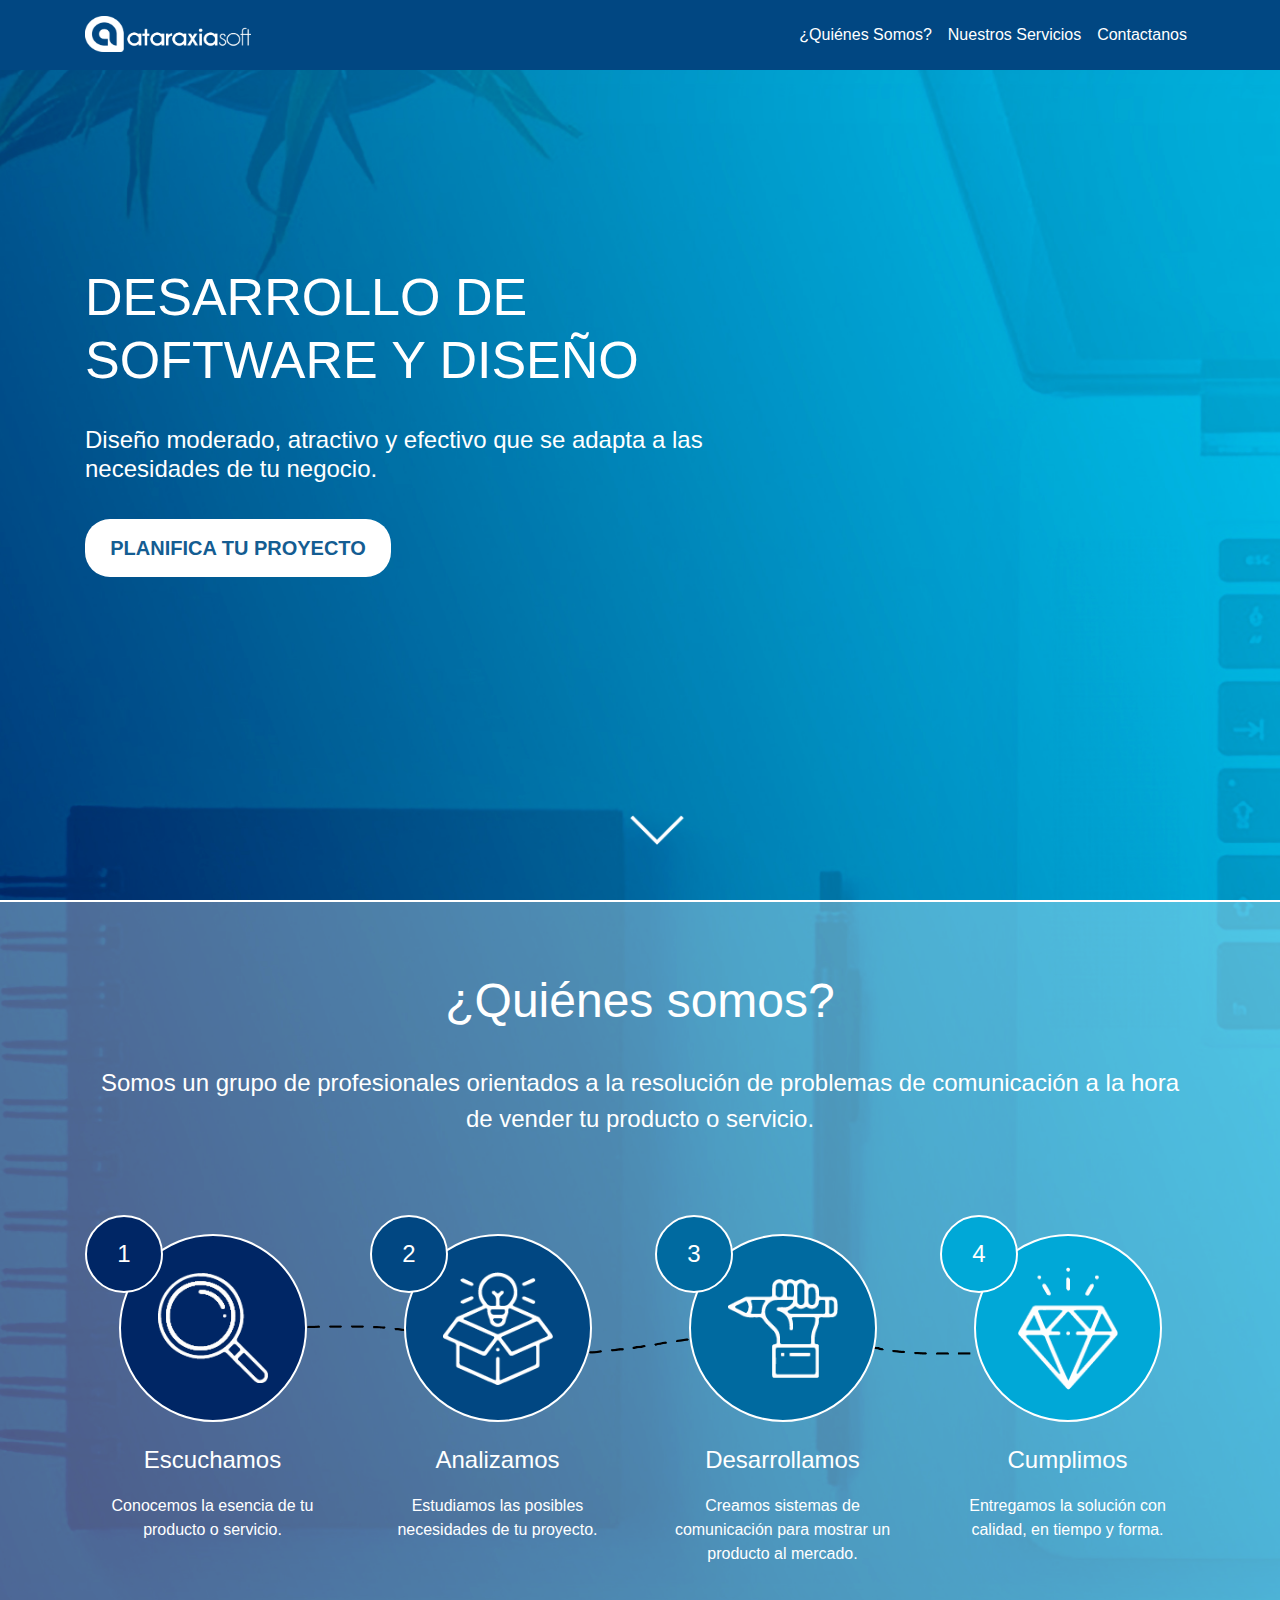
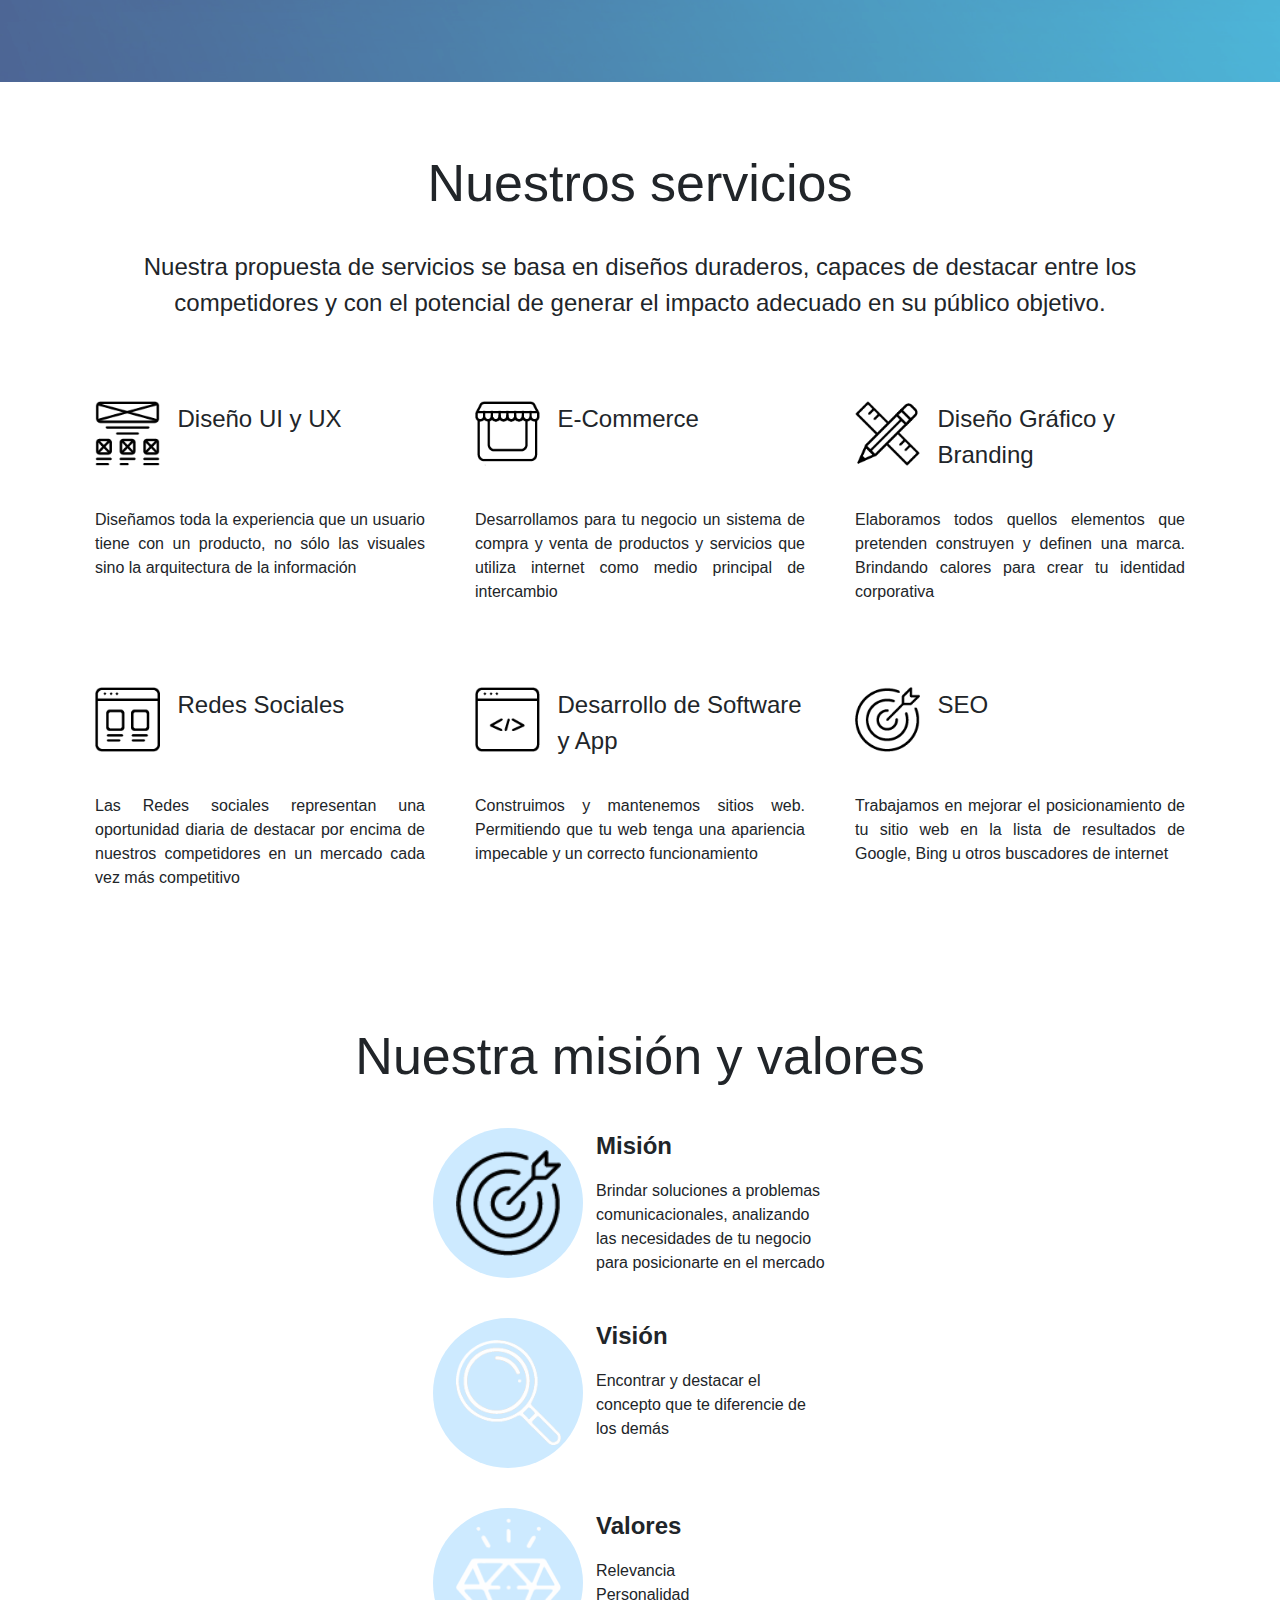
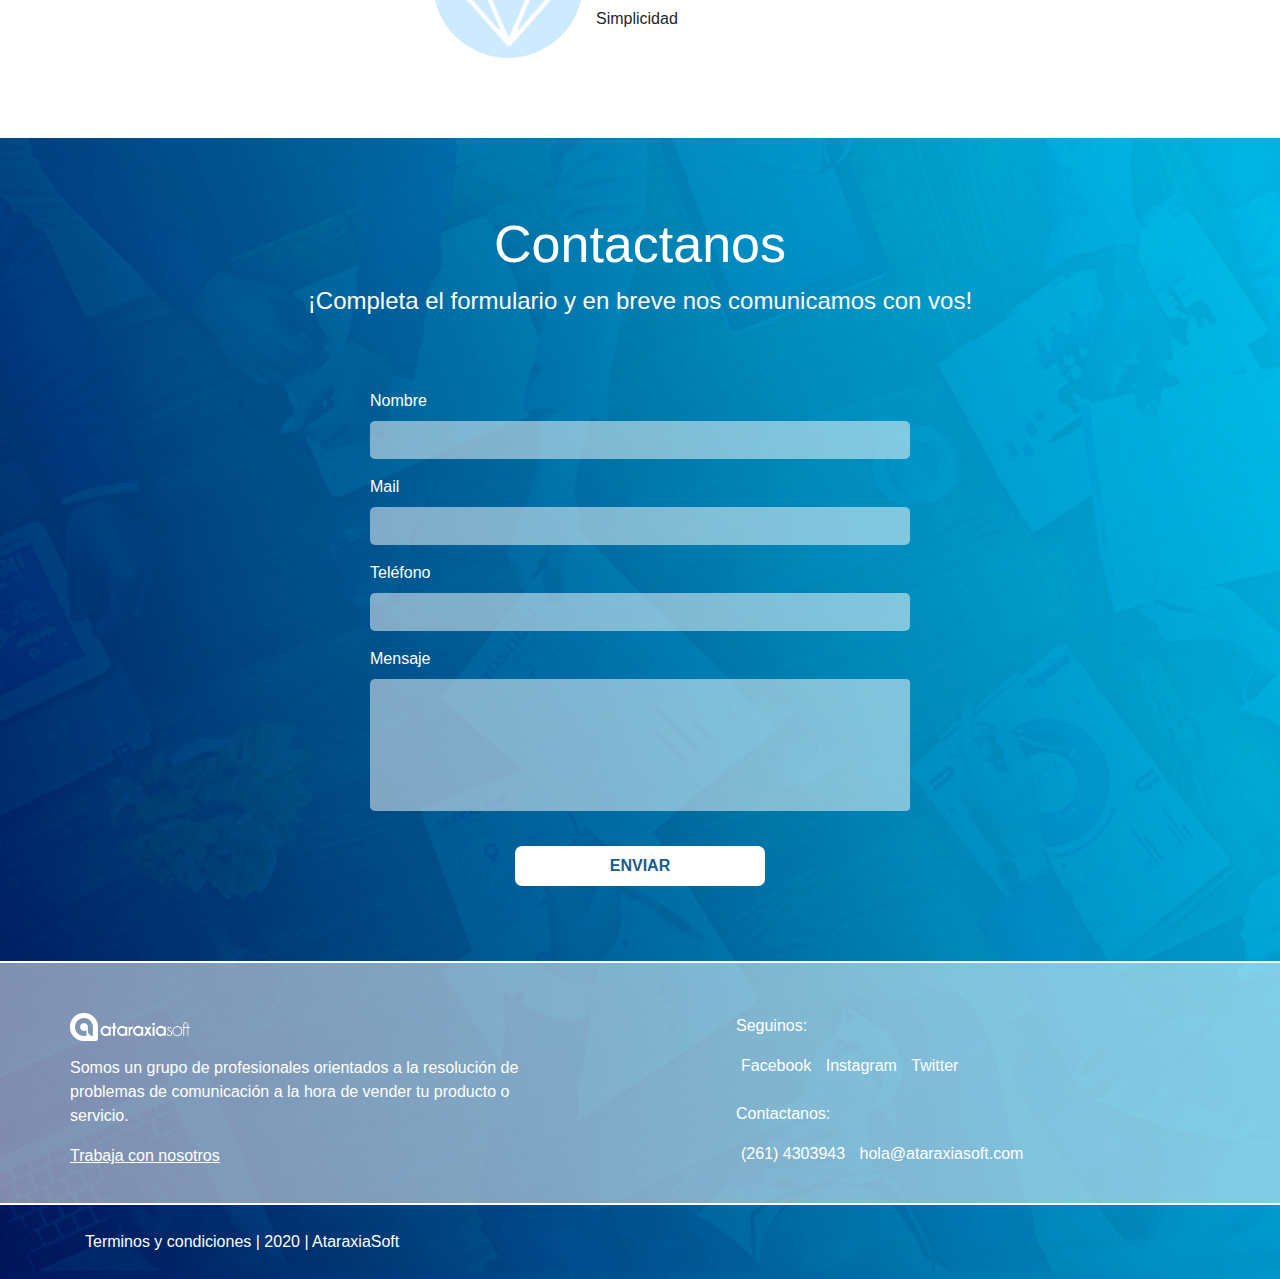
==== commit fcdf3b10: "responsive v1" ====
--- a/index.html
+++ b/index.html
@@ -169,6 +169,8 @@
             </div>
         </section>
 
+    </div>
+
         <!-- Section service (Block) -->
 
         <section id="services" class="services">
@@ -332,7 +334,7 @@
                             </div>
                             <div class="item-mision--dates col-xl-7">
                                 <div class="item-mision--title">Valores</div>
-                                <div class="item-mision--description">Relevancia <br>Personalidad <br>Simplicidad</div>
+                                <div class="item-mision--description">Relevancia <br class="none">Personalidad <br class="none">Simplicidad</div>
                             </div>
                         </div>
                         <!-- /item Block-->
@@ -393,13 +395,15 @@
             <footer class="footer">
                 <div class="container">
                     <div class="row">
-                        <div class="col-6 footer--body">
+                        <div class="col-xl-6 footer--body">
                             <img class="footer--logo" src="./assets/img/icons/logo.png" alt="">
-                            <p class="footer--text">Somos un grupo de profesionales orientados a la resolución de
+                            <p class="footer--text2">Somos un grupo de profesionales orientados a la resolución de
                                 problemas de comunicación a la hora de vender tu producto o servicio.</p>
-                            <a class="footer--link" href="">Trabaja con nosotros</a>
-                        </div>
-                        <div class="col-5 footer--body ml-5">
+                            <div class="footer--link-div">
+                                <a class="footer--link" href="">Trabaja con nosotros</a>
+                            </div>
+                        </div>
+                        <div class="col-xl-5 footer--body ml-5">
                             <div class="footer--follow mt-3 ml-5">
                                 <p class="footer--text">Seguinos:</p>
                                 <span class="footer--item"><a class="footer--text" href="">Facebook</a></span>
--- a/assets/css/style.css
+++ b/assets/css/style.css
@@ -39,7 +39,7 @@
     -moz-background-size: cover;
     -webkit-background-size: cover;
     -o-background-size: cover;
-    height: 1565px;
+    height: auto;
 }
 .background--two{
     background: url(../img/backgrounds/bg2.jpg) no-repeat center center;
@@ -47,7 +47,7 @@
     -moz-background-size: cover;
     -webkit-background-size: cover;
     -o-background-size: cover;
-    height: 1140px;
+    height: auto;
 }
 /* Navigation */
 
@@ -449,13 +449,10 @@
     margin-bottom: 15px;
     font-weight: bold;
 }
-.item-mision--description{
-    display: flex;
-}
 
 .footer{
     background-color: var(--white-trans);
-    height: 240px;
+    height: auto;
     border-top: 2px var(--white) solid;
     border-bottom: 2px var(--white) solid;
 }
@@ -463,7 +460,7 @@
     padding: 35px 0;
 }
 .footer--logo{
-    width: 120px !important;
+    width: 120px;
     padding: 15px 0;
 }
 .footer--text{
@@ -472,6 +469,12 @@
     transition: 1s ease;
     text-decoration: none;
 }
+.footer--text2{
+    color: var(--white);
+    width: 80%;
+    transition: 1s ease;
+    text-decoration: none;
+}
 .footer--link{
     color: var(--white);
     text-decoration: underline;
@@ -485,7 +488,8 @@
 }
 .copyright--text{
     color: var(--white);
-    margin: 25px 0;
+    padding: 25px 0;
+    margin: 0;
 }
 .footer--item{
     padding: 5px;
--- a/assets/css/style_movil.css
+++ b/assets/css/style_movil.css
@@ -64,9 +64,6 @@
     .about--description{
         font-size: 18px;
     }
-    .background--one{
-        height: 2000px;
-    }
     .item--icons{
         height: 120px;
     }
@@ -92,5 +89,92 @@
     .line{
         display: none;
     }
-
+    .service--title{
+        font-size: 36px;
+    }
+    .service--description{
+        font-size: 18px;
+    }
+    .item-service{
+        text-align: center;
+    }
+    .item-service--logo{
+        float: none;
+        width: 100%;
+    }
+    .item-service--title{
+        float: none;
+        width: 100%;
+    }
+    .item-service--description{
+        text-align: center;
+        margin-top: 10px;
+    }
+    .mision--title{
+        font-size: 36px;
+    }
+    .item-mision--img{
+        width: 75px;
+        height: 75px;
+        display: inline-block;
+    }
+    .item-mision--img img{
+        width: 50px;
+        position: relative;
+        top: 10px;
+    }
+    .item-mision{
+        height: auto;
+        width: 100%;
+        text-align: center;
+        margin: 0;
+        margin-top: 15px;
+    }
+    .item-mision--dates{
+        margin: 0;
+        text-align: center;
+    }
+    .item-mision--logo{
+        text-align: center !important;
+        display: table-cell;
+        vertical-align: middle;
+    }
+    .none{
+        display: none;
+    }
+    .ml-5{
+        margin-left: 0 !important;
+    }
+    .contact--title{
+        font-size: 36px;
+    }
+    .contac--description{
+        font-size: 18px;
+    }
+    .footer{
+        padding: 10px;
+        text-align: center;
+    }
+    .footer--link-div{
+        width: 100%;
+    }
+    .footer--link{
+        text-transform: uppercase;
+    }
+    .footer--logo{
+        width: 200px;
+        padding: 25px;
+    }
+    .footer--body{
+        padding: 5px 0;
+    }
+    .footer--text2{
+        display: none;
+    }
+    .footer--text{
+        width: 100%;
+    }
+    .copyright--text{
+        margin: 0;
+    }
 }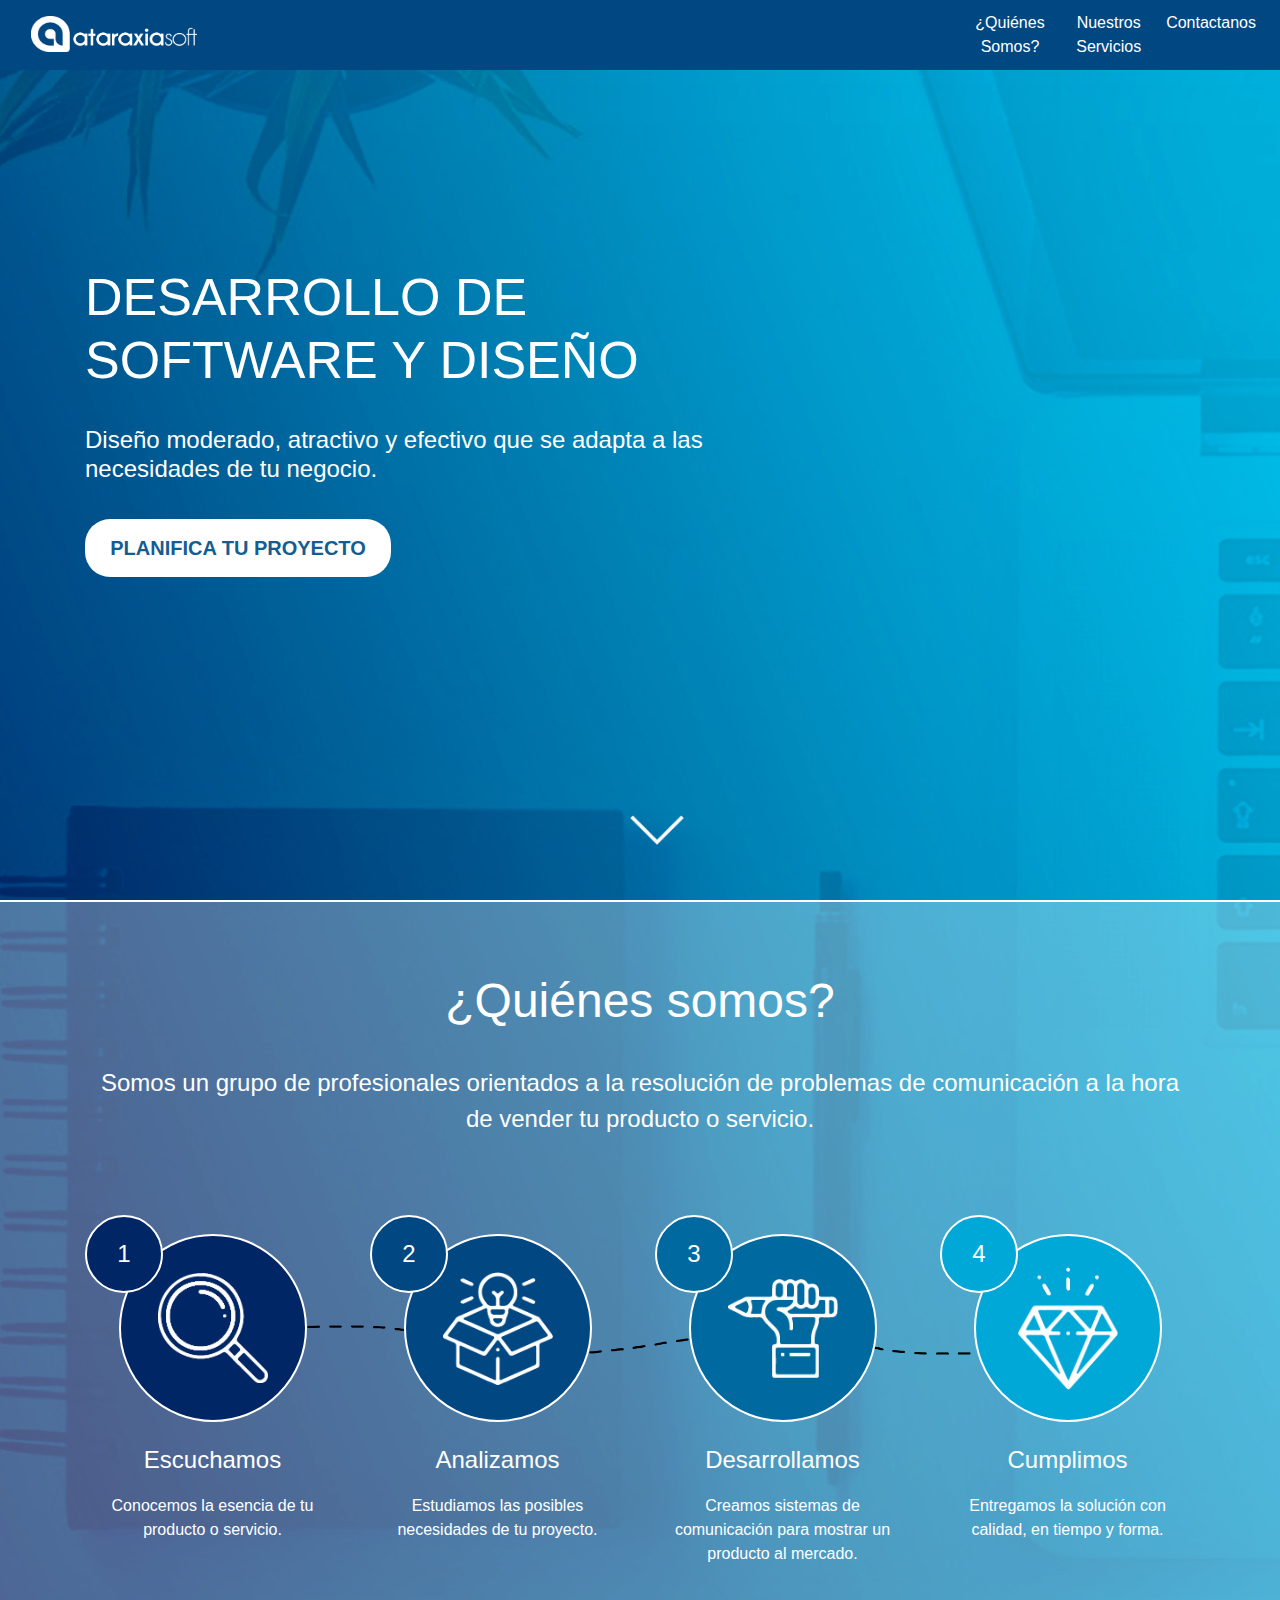
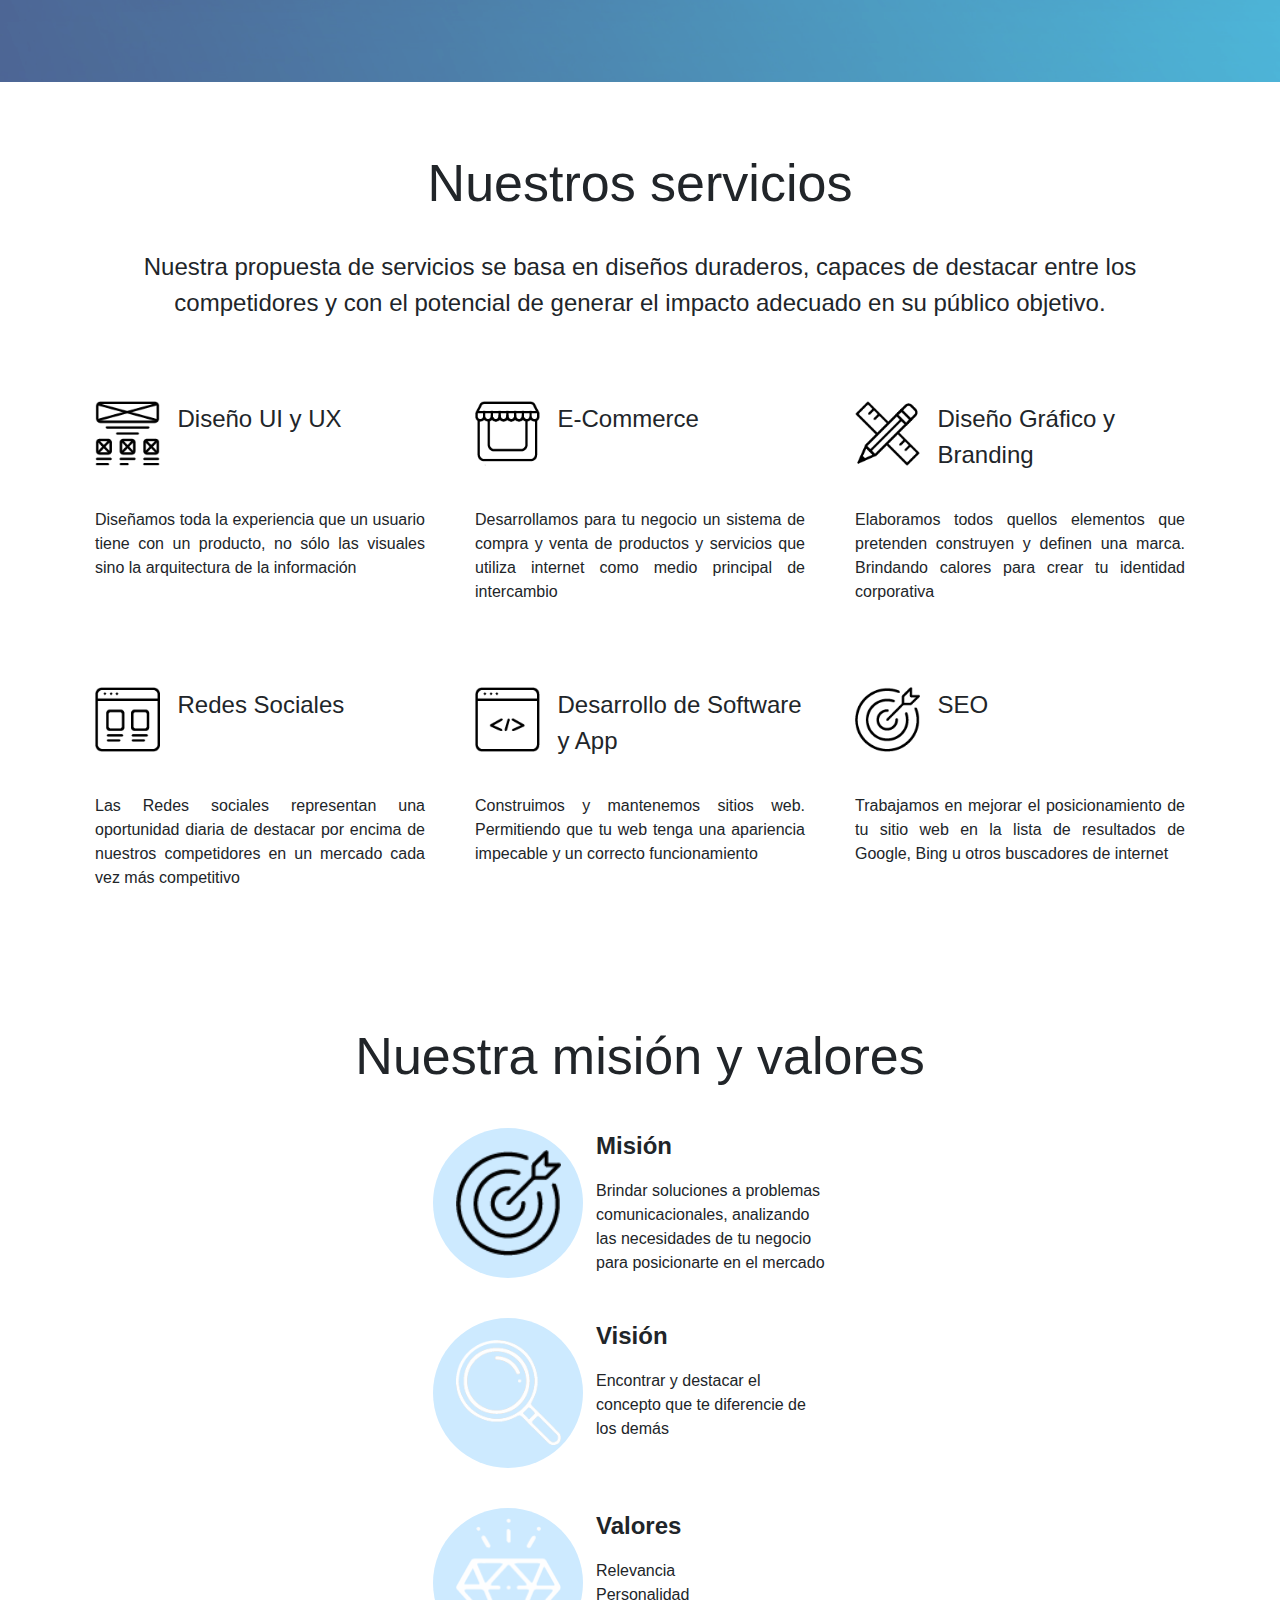
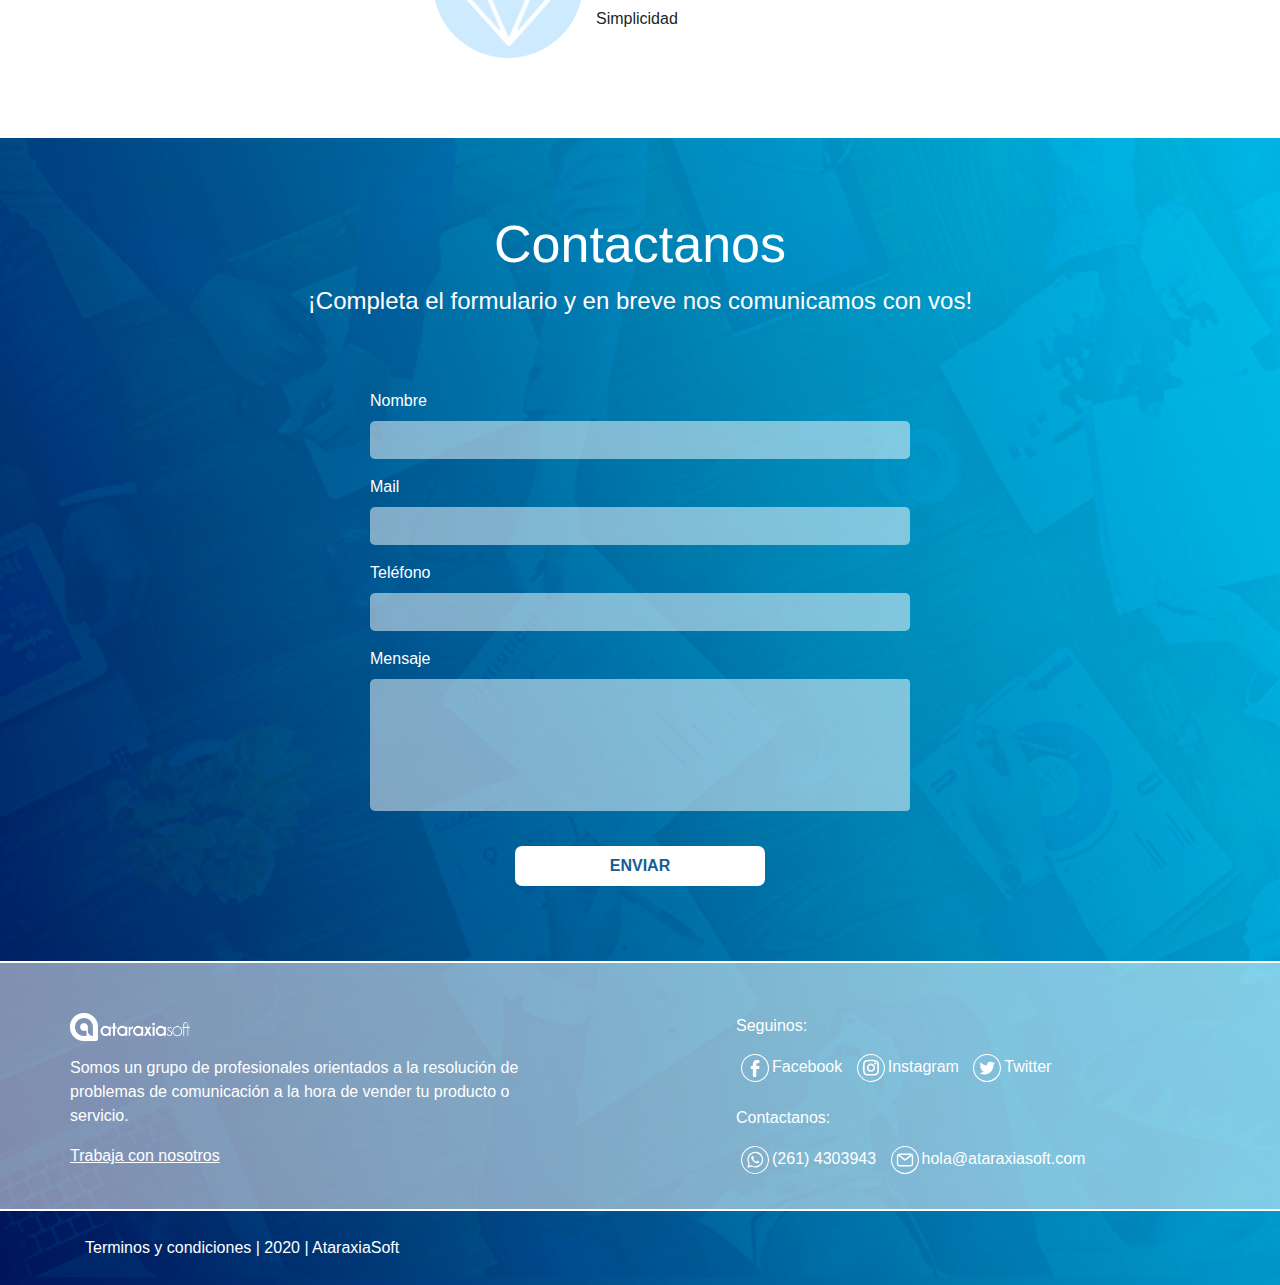
==== commit df371f5f: "added popup and jquery" ====
--- a/index.html
+++ b/index.html
@@ -29,23 +29,24 @@
                     aria-label="Toggle navigation">
                     <span class="navbar-toggler-icon"></span>
                 </button>
-                <div class="collapse navbar-collapse" id="navbarSupportedContent">
-                    <ul class="navbar-nav mr-auto">
-                    </ul>
-                    <div class="my-2 my-lg-0">
-                        <div class="collapse navbar-collapse" id="navbarSupportedContent">
-                            <ul class="navbar-nav mr-auto">
-                                <li class="nav-item">
-                                    <a class="nav-link navigation--link" href="#about">¿Quiénes Somos?</a>
-                                </li>
-                                <li class="nav-item">
-                                    <a class="nav-link  navigation--link" href="#services">Nuestros Servicios</a>
-                                </li>
-                                <li class="nav-item">
-                                    <a class="nav-link navigation--link" href="#contact">Contactanos</a>
-                                </li>
-                            </ul>
-                        </div>
+                
+            </div>
+            <div class="collapse navbar-collapse" id="navbarSupportedContent">
+                <ul class="navbar-nav mr-auto">
+                </ul>
+                <div class="my-2 my-lg-0 navigation--mobile">
+                    <div class="collapse navbar-collapse" id="navbarSupportedContent">
+                        <ul class="navbar-nav mr-auto">
+                            <li class="nav-item">
+                                <a class="nav-link navigation--link" href="#about">¿Quiénes Somos?</a>
+                            </li>
+                            <li class="nav-item">
+                                <a class="nav-link  navigation--link" href="#services">Nuestros Servicios</a>
+                            </li>
+                            <li class="nav-item">
+                                <a class="nav-link navigation--link" href="#contact">Contactanos</a>
+                            </li>
+                        </ul>
                     </div>
                 </div>
             </div>
@@ -171,257 +172,340 @@
 
     </div>
 
-        <!-- Section service (Block) -->
-
-        <section id="services" class="services">
+    <!-- Section service (Block) -->
+
+    <section id="services" class="services">
+        <div class="container">
+            <div class="service--container-header">
+                <h2 class="service--title">Nuestros servicios</h2>
+                <span class="service--description">Nuestra propuesta de servicios se basa en diseños duraderos,
+                    capaces de destacar entre los
+                    competidores y con el potencial de generar el impacto adecuado en su público objetivo.</span>
+            </div>
+            <div class="row">
+                <div class="col-xl-4">
+                    <!-- Block item service -->
+                    <div class="item-service">
+                        <div class="item-service--header">
+                            <div class="item-service--logo">
+                                <img class="item-service--img" src="./assets/img/icons/ui_ux.png" alt="">
+                            </div>
+                            <div class="item-service--title">Diseño UI y UX</div>
+                        </div>
+                        <div class="item-service--body">
+                            <p class="item-service--description">Diseñamos toda la experiencia que un usuario tiene
+                                con un producto, no sólo las visuales sino la arquitectura de la información</p>
+                        </div>
+                    </div>
+                    <!-- /Block item service -->
+                </div>
+                <div class="col-xl-4">
+                    <!-- Block item service -->
+                    <div class="item-service">
+                        <div class="item-service--header">
+                            <div class="item-service--logo">
+                                <img class="item-service--img" src="./assets/img/icons/e-commerce.png" alt="">
+                            </div>
+                            <div class="item-service--title">E-Commerce</div>
+                        </div>
+                        <div class="item-service--body">
+                            <p class="item-service--description">Desarrollamos para tu negocio un sistema de compra
+                                y venta de productos y servicios que utiliza internet como medio principal de
+                                intercambio</p>
+                        </div>
+                    </div>
+                    <!-- /Block item service -->
+                </div>
+                <div class="col-xl-4">
+                    <!-- Block item service -->
+                    <div class="item-service">
+                        <div class="item-service--header">
+                            <div class="item-service--logo">
+                                <img class="item-service--img" src="./assets/img/icons/diseño_grafico.png" alt="">
+                            </div>
+                            <div class="item-service--title">Diseño Gráfico y Branding</div>
+                        </div>
+                        <div class="item-service--body">
+                            <p class="item-service--description">Elaboramos todos quellos elementos que pretenden
+                                construyen y definen una marca. Brindando calores para crear tu identidad
+                                corporativa</p>
+                        </div>
+                    </div>
+                    <!-- /Block item service -->
+                </div>
+            </div>
+            <div class="row mt-5">
+                <div class="col-xl-4">
+                    <!-- Block item service -->
+                    <div class="item-service">
+                        <div class="item-service--header">
+                            <div class="item-service--logo">
+                                <img class="item-service--img" src="./assets/img/icons/redes_sociales.png" alt="">
+                            </div>
+                            <div class="item-service--title">Redes Sociales</div>
+                        </div>
+                        <div class="item-service--body">
+                            <p class="item-service--description">Las Redes sociales representan una oportunidad
+                                diaria de destacar por encima de nuestros competidores en un mercado cada vez más
+                                competitivo</p>
+                        </div>
+                    </div>
+                    <!-- /Block item service -->
+                </div>
+                <div class="col-xl-4">
+                    <!-- Block item service -->
+                    <div class="item-service">
+                        <div class="item-service--header">
+                            <div class="item-service--logo">
+                                <img class="item-service--img" src="./assets/img/icons/software.png" alt="">
+                            </div>
+                            <div class="item-service--title">Desarrollo de Software y App</div>
+                        </div>
+                        <div class="item-service--body">
+                            <p class="item-service--description">Construimos y mantenemos sitios web. Permitiendo
+                                que tu web tenga una apariencia impecable y un correcto funcionamiento</p>
+                        </div>
+                    </div>
+                    <!-- /Block item service -->
+                </div>
+                <div class="col-xl-4">
+                    <!-- Block item service -->
+                    <div class="item-service">
+                        <div class="item-service--header">
+                            <div class="item-service--logo">
+                                <img class="item-service--img" src="./assets/img/icons/seo.png" alt="">
+                            </div>
+                            <div class="item-service--title">SEO</div>
+                        </div>
+                        <div class="item-service--body">
+                            <p class="item-service--description">Trabajamos en mejorar el posicionamiento de tu
+                                sitio web en la lista de resultados de Google, Bing u otros buscadores de internet
+                            </p>
+                        </div>
+                    </div>
+                    <!-- /Block item service -->
+                </div>
+            </div>
+        </div>
+    </section>
+
+    <!-- Section mision (Block)  -->
+
+    <section id="mision" class="mision">
+        <div class="container text-center">
+            <div class="mision--header">
+                <h2 class="mision--title">Nuestra misión y valores</h2>
+            </div>
+            <center>
+                <div class="mision--body">
+                    <!-- item Block-->
+                    <div class="item-mision row">
+                        <div class="item-mision--logo col-xl-4">
+                            <div class="item-mision--img">
+                                <img src="./assets/img/icons/seo.png" alt="">
+                            </div>
+                        </div>
+                        <div class="item-mision--dates col-xl-7">
+                            <div class="item-mision--title">Misión</div>
+                            <div class="item-mision--description">Brindar soluciones a problemas comunicacionales,
+                                analizando las necesidades de tu negocio para posicionarte en el mercado</div>
+                        </div>
+                    </div>
+                    <!-- /item Block-->
+                    <!-- item Block-->
+                    <div class="item-mision row">
+                        <div class="item-mision--logo col-xl-4">
+                            <div class="item-mision--img">
+                                <img src="./assets/img/icons/escuchamos.png" alt="">
+                            </div>
+                        </div>
+                        <div class="item-mision--dates col-xl-7">
+                            <div class="item-mision--title">Visión</div>
+                            <div class="item-mision--description">Encontrar y destacar el concepto que te diferencie
+                                de los demás</div>
+                        </div>
+                    </div>
+                    <!-- /item Block-->
+                    <!-- item Block-->
+                    <div class="item-mision row">
+                        <div class="item-mision--logo col-xl-4">
+                            <div class="item-mision--img">
+                                <img src="./assets/img/icons/cumplimos.png" alt="">
+                            </div>
+                        </div>
+                        <div class="item-mision--dates col-xl-7">
+                            <div class="item-mision--title">Valores</div>
+                            <div class="item-mision--description">Relevancia <br class="none">Personalidad <br
+                                    class="none">Simplicidad</div>
+                        </div>
+                    </div>
+                    <!-- /item Block-->
+                </div>
+            </center>
+        </div>
+    </section>
+
+    <!-- Section contact (Block) -->
+
+    <div class="background--two">
+
+        <section id="contact" class="contact">
             <div class="container">
-                <div class="service--container-header">
-                    <h2 class="service--title">Nuestros servicios</h2>
-                    <span class="service--description">Nuestra propuesta de servicios se basa en diseños duraderos,
-                        capaces de destacar entre los
-                        competidores y con el potencial de generar el impacto adecuado en su público objetivo.</span>
-                </div>
+                <div>
+                    <div class="contact--header">
+                        <h2 class="contact--title">Contactanos</h2>
+                        <span class="contact--description">¡Completa el formulario y en breve nos comunicamos con
+                            vos!</span>
+                    </div>
+                    <div class="row">
+                        <div class="col-sm-3"></div>
+                        <div class="col-sm-6">
+                            <div class="contact--form">
+                                <div class="contact--form-data">
+
+                                    <form action="" method="POST">
+                                        <div class="form-group">
+                                            <label class="contact--input">Nombre</label>
+                                            <input type="text" class="form-control contact--input-2">
+                                        </div>
+                                        <div class="form-group">
+                                            <label class="contact--input">Mail</label>
+                                            <input type="email" class="form-control contact--input-2">
+                                        </div>
+                                        <div class="form-group">
+                                            <label class="contact--input">Teléfono</label>
+                                            <input type="text" class="form-control contact--input-2">
+                                        </div>
+                                        <div class="form-group">
+                                            <label class="contact--input">Mensaje</label>
+                                            <textarea class="form-control contact--input-3" rows="5"></textarea>
+                                        </div>
+                                        <center>
+                                            <button type="submit"
+                                                class="btn btn-primary button button-form">ENVIAR</button>
+                                        </center>
+                                    </form>
+                                </div>
+                            </div>
+                        </div>
+                        <div class="col-sm-3"></div>
+                    </div>
+                </div>
+            </div>
+        </section>
+
+        <footer class="footer">
+            <div class="container">
                 <div class="row">
-                    <div class="col-xl-4">
-                        <!-- Block item service -->
-                        <div class="item-service">
-                            <div class="item-service--header">
-                                <div class="item-service--logo">
-                                    <img class="item-service--img" src="./assets/img/icons/ui_ux.png" alt="">
-                                </div>
-                                <div class="item-service--title">Diseño UI y UX</div>
-                            </div>
-                            <div class="item-service--body">
-                                <p class="item-service--description">Diseñamos toda la experiencia que un usuario tiene
-                                    con un producto, no sólo las visuales sino la arquitectura de la información</p>
-                            </div>
-                        </div>
-                        <!-- /Block item service -->
-                    </div>
-                    <div class="col-xl-4">
-                        <!-- Block item service -->
-                        <div class="item-service">
-                            <div class="item-service--header">
-                                <div class="item-service--logo">
-                                    <img class="item-service--img" src="./assets/img/icons/e-commerce.png" alt="">
-                                </div>
-                                <div class="item-service--title">E-Commerce</div>
-                            </div>
-                            <div class="item-service--body">
-                                <p class="item-service--description">Desarrollamos para tu negocio un sistema de compra
-                                    y venta de productos y servicios que utiliza internet como medio principal de
-                                    intercambio</p>
-                            </div>
-                        </div>
-                        <!-- /Block item service -->
-                    </div>
-                    <div class="col-xl-4">
-                        <!-- Block item service -->
-                        <div class="item-service">
-                            <div class="item-service--header">
-                                <div class="item-service--logo">
-                                    <img class="item-service--img" src="./assets/img/icons/diseño_grafico.png" alt="">
-                                </div>
-                                <div class="item-service--title">Diseño Gráfico y Branding</div>
-                            </div>
-                            <div class="item-service--body">
-                                <p class="item-service--description">Elaboramos todos quellos elementos que pretenden
-                                    construyen y definen una marca. Brindando calores para crear tu identidad
-                                    corporativa</p>
-                            </div>
-                        </div>
-                        <!-- /Block item service -->
-                    </div>
-                </div>
-                <div class="row mt-5">
-                    <div class="col-xl-4">
-                        <!-- Block item service -->
-                        <div class="item-service">
-                            <div class="item-service--header">
-                                <div class="item-service--logo">
-                                    <img class="item-service--img" src="./assets/img/icons/redes_sociales.png" alt="">
-                                </div>
-                                <div class="item-service--title">Redes Sociales</div>
-                            </div>
-                            <div class="item-service--body">
-                                <p class="item-service--description">Las Redes sociales representan una oportunidad
-                                    diaria de destacar por encima de nuestros competidores en un mercado cada vez más
-                                    competitivo</p>
-                            </div>
-                        </div>
-                        <!-- /Block item service -->
-                    </div>
-                    <div class="col-xl-4">
-                        <!-- Block item service -->
-                        <div class="item-service">
-                            <div class="item-service--header">
-                                <div class="item-service--logo">
-                                    <img class="item-service--img" src="./assets/img/icons/software.png" alt="">
-                                </div>
-                                <div class="item-service--title">Desarrollo de Software y App</div>
-                            </div>
-                            <div class="item-service--body">
-                                <p class="item-service--description">Construimos y mantenemos sitios web. Permitiendo
-                                    que tu web tenga una apariencia impecable y un correcto funcionamiento</p>
-                            </div>
-                        </div>
-                        <!-- /Block item service -->
-                    </div>
-                    <div class="col-xl-4">
-                        <!-- Block item service -->
-                        <div class="item-service">
-                            <div class="item-service--header">
-                                <div class="item-service--logo">
-                                    <img class="item-service--img" src="./assets/img/icons/seo.png" alt="">
-                                </div>
-                                <div class="item-service--title">SEO</div>
-                            </div>
-                            <div class="item-service--body">
-                                <p class="item-service--description">Trabajamos en mejorar el posicionamiento de tu
-                                    sitio web en la lista de resultados de Google, Bing u otros buscadores de internet
-                                </p>
-                            </div>
-                        </div>
-                        <!-- /Block item service -->
-                    </div>
-                </div>
-            </div>
-        </section>
-
-        <!-- Section mision (Block)  -->
-
-        <section id="mision" class="mision">
-            <div class="container text-center">
-                <div class="mision--header">
-                    <h2 class="mision--title">Nuestra misión y valores</h2>
-                </div>
-                <center>
-                    <div class="mision--body">
-                        <!-- item Block-->
-                        <div class="item-mision row">
-                            <div class="item-mision--logo col-xl-4">
-                                <div class="item-mision--img">
-                                    <img src="./assets/img/icons/seo.png" alt="">
-                                </div>
-                            </div>
-                            <div class="item-mision--dates col-xl-7">
-                                <div class="item-mision--title">Misión</div>
-                                <div class="item-mision--description">Brindar soluciones a problemas comunicacionales,
-                                    analizando las necesidades de tu negocio para posicionarte en el mercado</div>
-                            </div>
-                        </div>
-                        <!-- /item Block-->
-                        <!-- item Block-->
-                        <div class="item-mision row">
-                            <div class="item-mision--logo col-xl-4">
-                                <div class="item-mision--img">
-                                    <img src="./assets/img/icons/escuchamos.png" alt="">
-                                </div>
-                            </div>
-                            <div class="item-mision--dates col-xl-7">
-                                <div class="item-mision--title">Visión</div>
-                                <div class="item-mision--description">Encontrar y destacar el concepto que te diferencie
-                                    de los demás</div>
-                            </div>
-                        </div>
-                        <!-- /item Block-->
-                        <!-- item Block-->
-                        <div class="item-mision row">
-                            <div class="item-mision--logo col-xl-4">
-                                <div class="item-mision--img">
-                                    <img src="./assets/img/icons/cumplimos.png" alt="">
-                                </div>
-                            </div>
-                            <div class="item-mision--dates col-xl-7">
-                                <div class="item-mision--title">Valores</div>
-                                <div class="item-mision--description">Relevancia <br class="none">Personalidad <br class="none">Simplicidad</div>
-                            </div>
-                        </div>
-                        <!-- /item Block-->
-                    </div>
-                </center>
-            </div>
-        </section>
-
-        <!-- Section contact (Block) -->
-
-        <div class="background--two">
-
-            <section id="contact" class="contact">
-                <div class="container">
-                    <div>
-                        <div class="contact--header">
-                            <h2 class="contact--title">Contactanos</h2>
-                            <span class="contact--description">¡Completa el formulario y en breve nos comunicamos con
-                                vos!</span>
-                        </div>
-                        <div class="row">
-                            <div class="col-sm-3"></div>
-                            <div class="col-sm-6">
-                                <div class="contact--form">
-                                    <div class="contact--form-data">
-
-                                        <form action="" method="POST">
-                                            <div class="form-group">
-                                                <label class="contact--input">Nombre</label>
-                                                <input type="text" class="form-control contact--input-2">
-                                            </div>
-                                            <div class="form-group">
-                                                <label class="contact--input">Mail</label>
-                                                <input type="email" class="form-control contact--input-2">
-                                            </div>
-                                            <div class="form-group">
-                                                <label class="contact--input">Teléfono</label>
-                                                <input type="text" class="form-control contact--input-2">
-                                            </div>
-                                            <div class="form-group">
-                                                <label class="contact--input">Mensaje</label>
-                                                <textarea class="form-control contact--input-3" rows="5"></textarea>
-                                            </div>
-                                            <center>
-                                                <button type="submit"
-                                                    class="btn btn-primary button button-form">ENVIAR</button>
-                                            </center>
-                                        </form>
+                    <div class="col-xl-6 footer--body">
+                        <img class="footer--logo" src="./assets/img/icons/logo.png" alt="">
+                        <p class="footer--text2">Somos un grupo de profesionales orientados a la resolución de
+                            problemas de comunicación a la hora de vender tu producto o servicio.</p>
+                        <!-- Button trigger modal -->
+                        <div class="">
+                            <a class="footer--link" href="" data-toggle="modal" data-target="#team">Trabaja con
+                                nosotros</a>
+                        </div>
+                    </div>
+                    <div class="col-xl-5 footer--body ml-5">
+                        <div class="footer--follow mt-3 ml-5">
+                            <p class="footer--text">Seguinos:</p>
+                            <span class="footer--item"><img class="footer--img" src="./assets/img/icons/redes/face.svg"
+                                    alt=""><a class="footer--text" href="">Facebook</a></span>
+                            <span class="footer--item"><img class="footer--img" src="./assets/img/icons/redes/insta.svg"
+                                    alt=""><a class="footer--text" href="">Instagram</a></span>
+                            <span class="footer--item"><img class="footer--img"
+                                    src="./assets/img/icons/redes/twitter.svg" alt=""><a class="footer--text"
+                                    href="">Twitter</a></span>
+                        </div>
+                        <div class="footer--contact ml-5 mt-4">
+                            <p class="footer--text">Contactanos:</p>
+                            <span class="footer--item"><img class="footer--img" src="./assets/img/icons/redes/what.svg"
+                                    alt=""><a class="footer--text" href="">(261) 4303943</a></span>
+                            <span class="footer--item"><img class="footer--img" src="./assets/img/icons/redes/mail.svg"
+                                    alt=""><a class="footer--text" href="">hola@ataraxiasoft.com</a></span>
+                        </div>
+                    </div>
+                </div>
+            </div>
+        </footer>
+
+        <div class="container copyright">
+            <p class="copyright--text">Terminos y condiciones | 2020 | AtaraxiaSoft</p>
+        </div>
+    </div>
+    </div>
+
+
+    <!-- Block Popup -->
+
+
+    <!-- Modal -->
+    <div class="modal fade" id="team" tabindex="-1" role="dialog" aria-labelledby="exampleModalLabel"
+        aria-hidden="true">
+        <div class="modal-dialog popup" role="document">
+            <div class="modal-content popup--content">
+
+                <div>
+                    <button type="button" class="close popup--close" data-dismiss="modal" aria-label="Close">
+                        <span aria-hidden="true">&times;</span>
+                    </button>
+                    <div class="container mt-3 mb-5">
+                        <div>
+                            <div class="contact--header">
+                                <h2 class="contact--title">¡Sumate al equipo!</h2>
+                                <span class="contact--description">Trabajá con nosotros y ayudanos a crecer</span>
+                            </div>
+                            <div class="row">
+                                <div class="col-sm-3"></div>
+                                <div class="col-sm-6">
+                                    <div class="contact--form">
+                                        <div class="contact--form-data">
+
+                                            <form action="" method="POST">
+                                                <div class="row mb-3">
+
+                                                    <div class="col">
+                                                        <input type="text" class="form-control contact--input-2"
+                                                            placeholder="Nombre">
+                                                    </div>
+                                                    <div class="col">
+                                                        <input type="text" class="form-control contact--input-2"
+                                                            placeholder="Apellido">
+                                                    </div>
+                                                </div>
+                                                <div class="form-group">
+                                                    <input placeholder="Mail" type="mail"
+                                                        class="form-control contact--input-2">
+                                                </div>
+                                                <div class="form-group">
+                                                    <input placeholder="Teléfono" type="text"
+                                                        class="form-control contact--input-2">
+                                                </div>
+                                                <div class="form-group">
+                                                    <input placeholder="Perfil de LinkdIn" type="text"
+                                                        class="form-control contact--input-2">
+                                                </div>
+                                                <div class="form-group">
+                                                    <textarea placeholder="Mensaje"
+                                                        class="form-control contact--input-3" rows="5"></textarea>
+                                                </div>
+                                                <center>
+                                                    <label class="btn btn-primary button button-form" for="file">Adjuntar CV</label>
+                                                    <input id="file" type="file"></input>
+                                                    <button type="submit"
+                                                        class="btn btn-primary button button-form">ENVIAR</button>
+                                                </center>
+
+                                            </form>
+                                        </div>
                                     </div>
                                 </div>
-                            </div>
-                            <div class="col-sm-3"></div>
-                        </div>
-                    </div>
-                </div>
-            </section>
-
-            <footer class="footer">
-                <div class="container">
-                    <div class="row">
-                        <div class="col-xl-6 footer--body">
-                            <img class="footer--logo" src="./assets/img/icons/logo.png" alt="">
-                            <p class="footer--text2">Somos un grupo de profesionales orientados a la resolución de
-                                problemas de comunicación a la hora de vender tu producto o servicio.</p>
-                            <div class="footer--link-div">
-                                <a class="footer--link" href="">Trabaja con nosotros</a>
-                            </div>
-                        </div>
-                        <div class="col-xl-5 footer--body ml-5">
-                            <div class="footer--follow mt-3 ml-5">
-                                <p class="footer--text">Seguinos:</p>
-                                <span class="footer--item"><a class="footer--text" href="">Facebook</a></span>
-                                <span class="footer--item"><a class="footer--text" href="">Instagram</a></span>
-                                <span class="footer--item"><a class="footer--text" href="">Twitter</a></span>
-                            </div>
-                            <div class="footer--contact ml-5 mt-4">
-                                <p class="footer--text">Contactanos:</p>
-                                <span class="footer--item"><a class="footer--text" href="">(261) 4303943</a></span>
-                                <span class="footer--item"><a class="footer--text" href="">hola@ataraxiasoft.com</a></span>
-                            </div>
-                        </div>
-                    </div>
-                </div>
-            </footer>
-
-            <div class="container copyright">
-                <p class="copyright--text">Terminos y condiciones | 2020 | AtaraxiaSoft</p>
+                                <div class="col-sm-3"></div>
+                            </div>
+                        </div>
+                    </div>
+                </div>
             </div>
         </div>
     </div>
@@ -429,6 +513,15 @@
 
     <script src="./assets/js/bootstrap.min.js"></script>
     <script src="./assets/js/main.js"></script>
+    <script src="https://code.jquery.com/jquery-3.4.1.slim.min.js"
+        integrity="sha384-J6qa4849blE2+poT4WnyKhv5vZF5SrPo0iEjwBvKU7imGFAV0wwj1yYfoRSJoZ+n"
+        crossorigin="anonymous"></script>
+    <script src="https://cdn.jsdelivr.net/npm/popper.js@1.16.0/dist/umd/popper.min.js"
+        integrity="sha384-Q6E9RHvbIyZFJoft+2mJbHaEWldlvI9IOYy5n3zV9zzTtmI3UksdQRVvoxMfooAo"
+        crossorigin="anonymous"></script>
+    <script src="https://stackpath.bootstrapcdn.com/bootstrap/4.4.1/js/bootstrap.min.js"
+        integrity="sha384-wfSDF2E50Y2D1uUdj0O3uMBJnjuUD4Ih7YwaYd1iqfktj0Uod8GCExl3Og8ifwB6"
+        crossorigin="anonymous"></script>
 </body>
 
 </html>--- a/assets/css/style.css
+++ b/assets/css/style.css
@@ -40,6 +40,7 @@
     -webkit-background-size: cover;
     -o-background-size: cover;
     height: auto;
+    width: 100%;
 }
 .background--two{
     background: url(../img/backgrounds/bg2.jpg) no-repeat center center;
@@ -48,6 +49,7 @@
     -webkit-background-size: cover;
     -o-background-size: cover;
     height: auto;
+    width: 100%;
 }
 /* Navigation */
 
@@ -60,6 +62,10 @@
 .navigation:hover{
     background-color: var(--nav_hover) !important;
     transition: all 1s ease;
+}
+.navigation--mobile{
+    background-color: var(--nav_hover) !important;
+    text-align: center;
 }
 .navigation--logo{
     width: 166px;
@@ -374,6 +380,12 @@
 .contact--input{
     color: var(--white);
 }
+input::placeholder{
+    color: var(--white) !important;
+}
+textarea::placeholder{
+    color: var(--white) !important;
+}
 .contact--input-2{
     border-radius: 5px;
     background-color: var(--white-trans);
@@ -493,4 +505,29 @@
 }
 .footer--item{
     padding: 5px;
+}
+.footer--img{
+    width: 28px;
+    margin-right: 3px;
+}
+.popup{
+    max-width: 80%;
+}
+.popup--content{
+    border-radius: 0px !important;
+    background: url(../img/backgrounds/bg-popup.jpg) no-repeat center center;
+    background-size: cover;
+    -moz-background-size: cover;
+    -webkit-background-size: cover;
+    -o-background-size: cover;
+    height: 100%;
+    width: 100%;
+    overflow-y: hidden;
+}
+.popup--close{
+    color: white;
+    margin-right: 10px;
+}
+#file{
+    display: none;
 }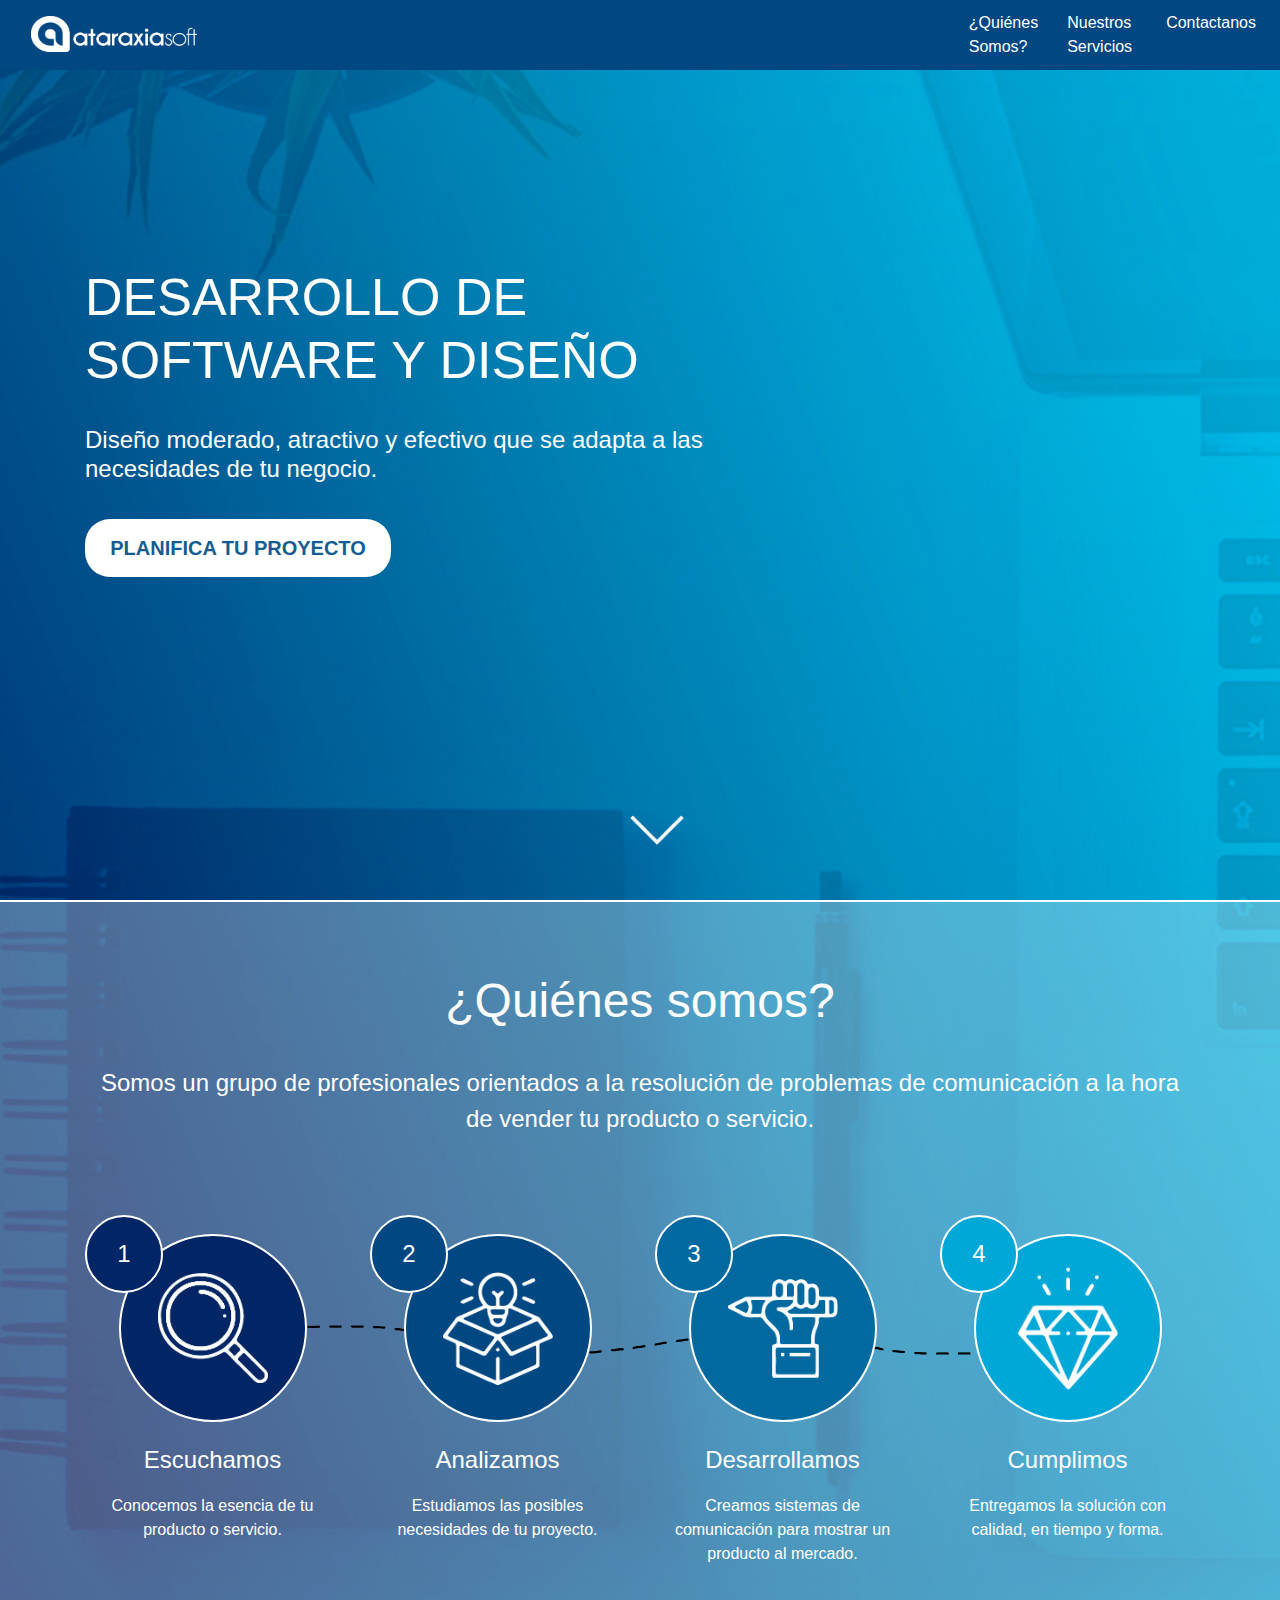
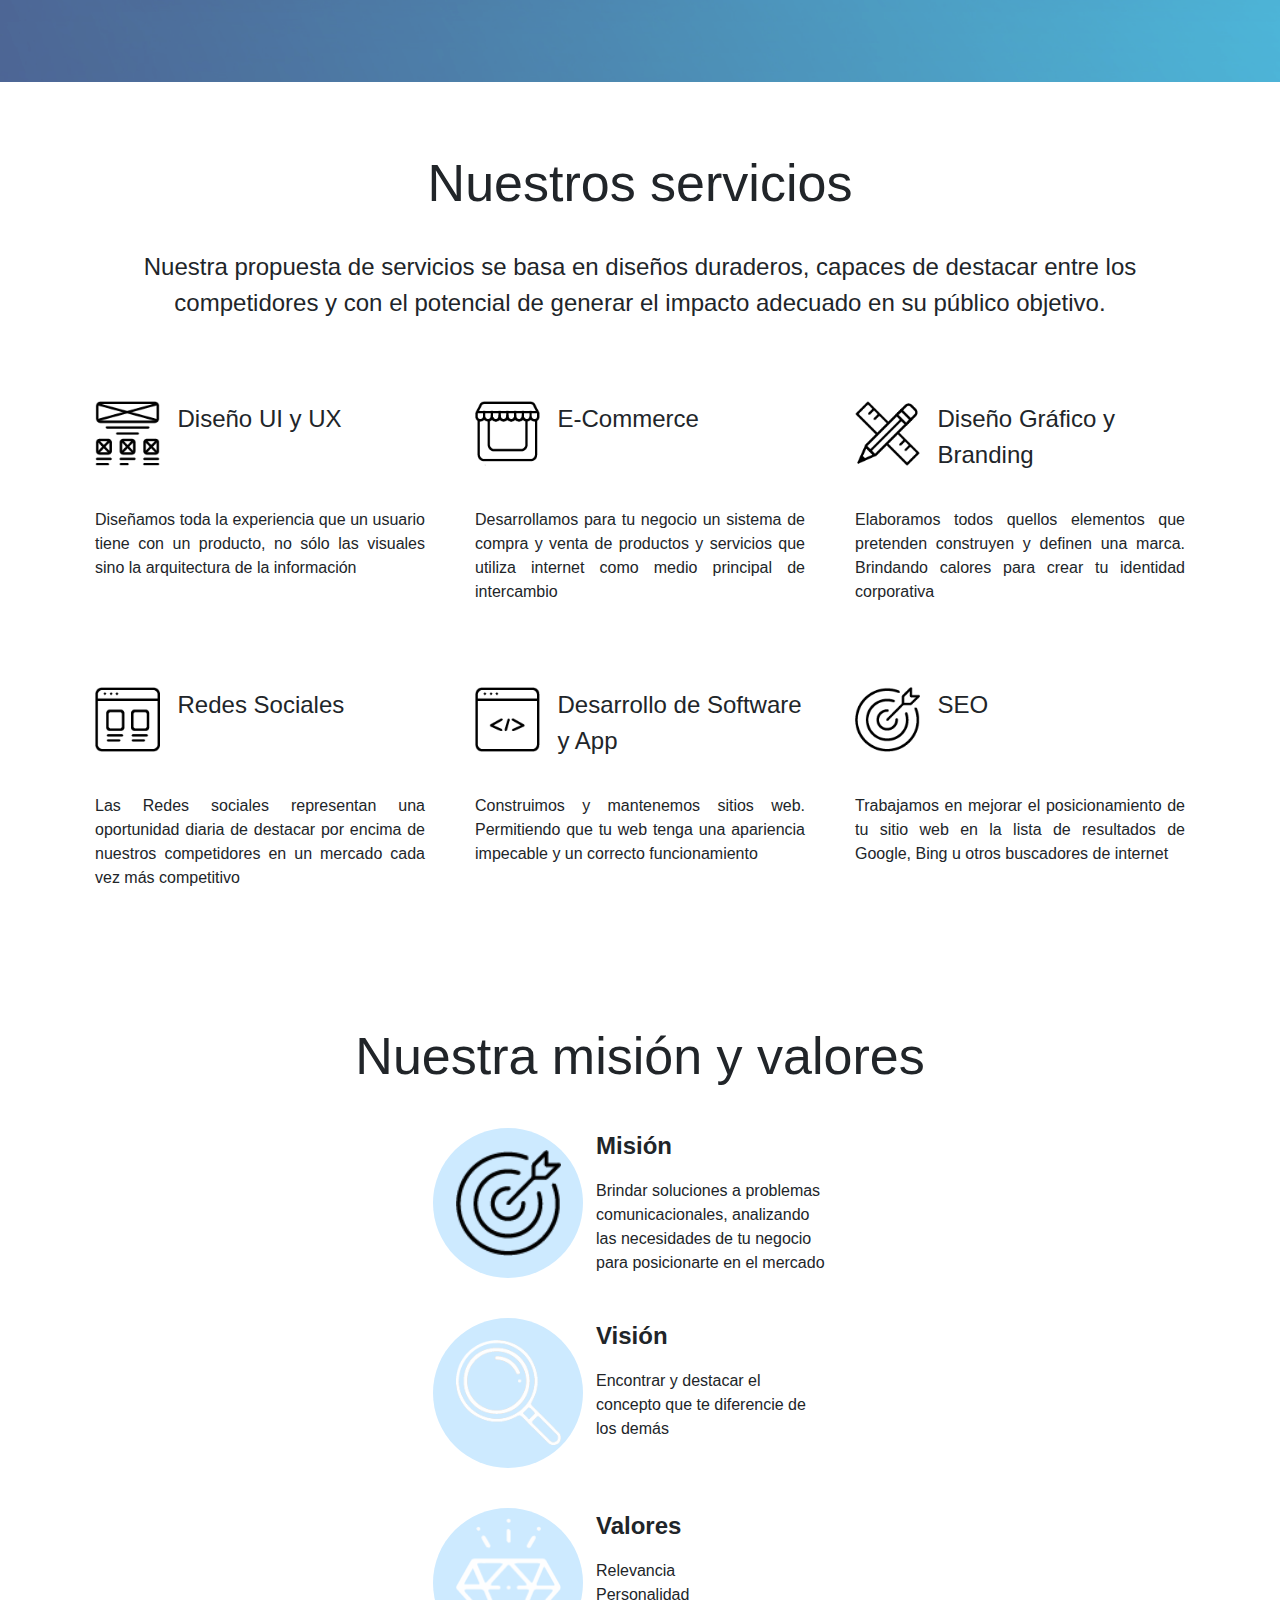
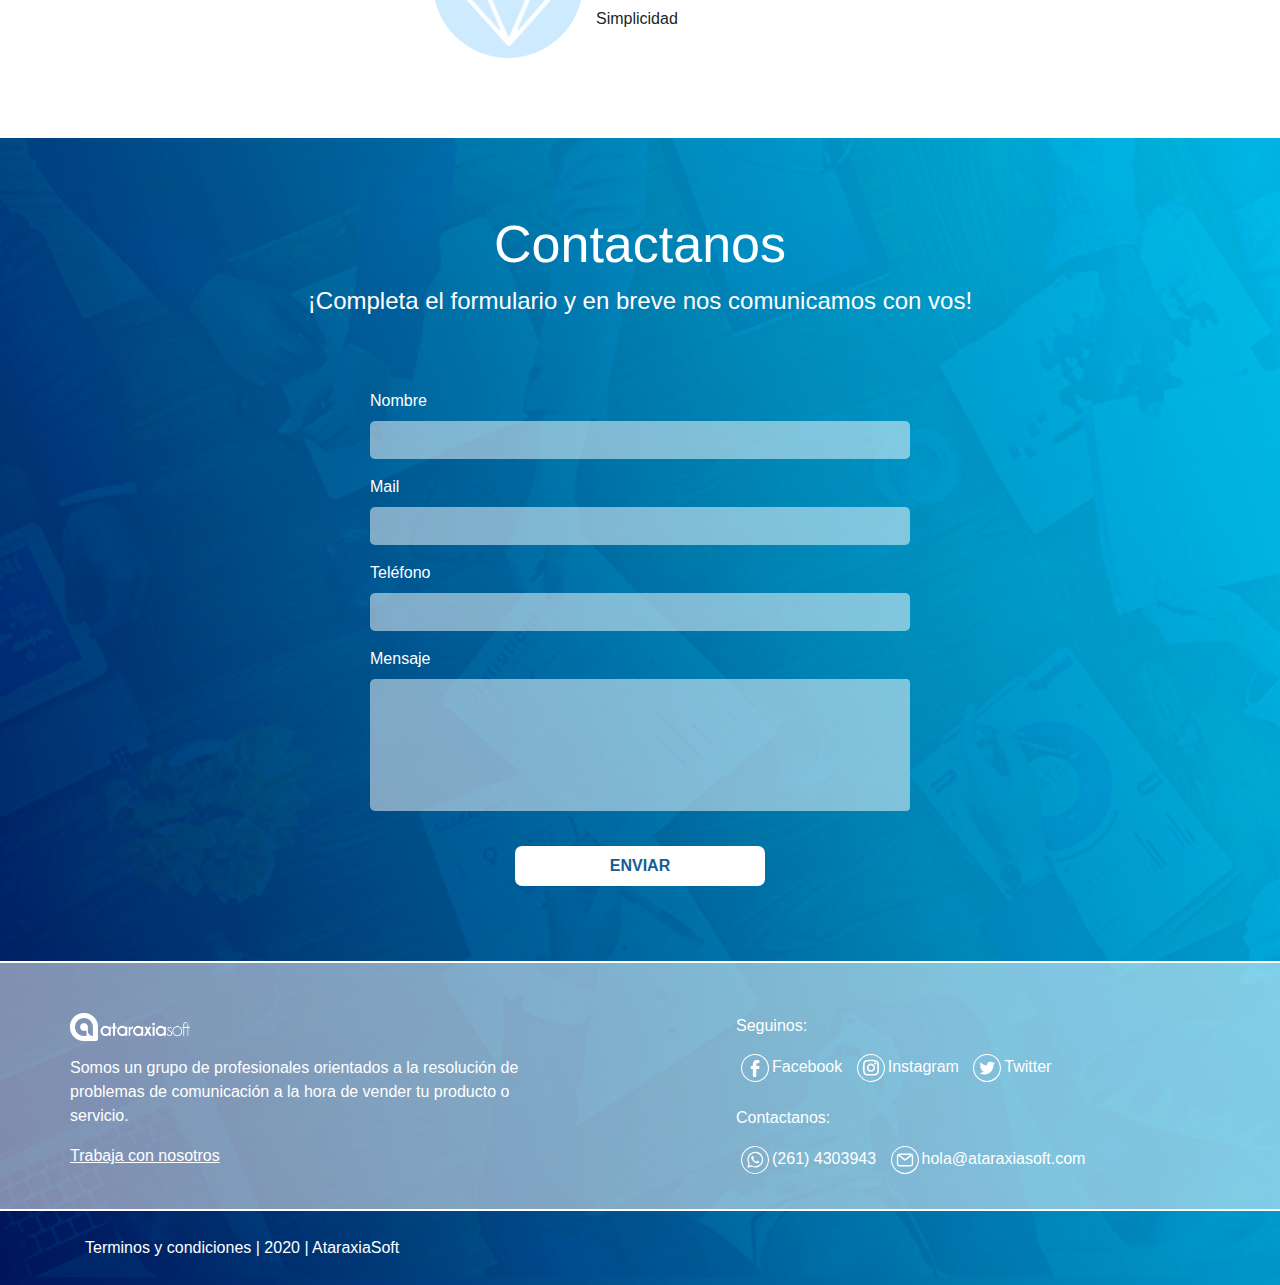
==== commit 960f33a8: "added recruit-page" ====
--- a/index.html
+++ b/index.html
@@ -403,8 +403,9 @@
                             problemas de comunicación a la hora de vender tu producto o servicio.</p>
                         <!-- Button trigger modal -->
                         <div class="">
-                            <a class="footer--link" href="" data-toggle="modal" data-target="#team">Trabaja con
+                            <a class="footer--link" href="./recruit.html">Trabaja con
                                 nosotros</a>
+
                         </div>
                     </div>
                     <div class="col-xl-5 footer--body ml-5">
@@ -441,74 +442,7 @@
 
 
     <!-- Modal -->
-    <div class="modal fade" id="team" tabindex="-1" role="dialog" aria-labelledby="exampleModalLabel"
-        aria-hidden="true">
-        <div class="modal-dialog popup" role="document">
-            <div class="modal-content popup--content">
-
-                <div>
-                    <button type="button" class="close popup--close" data-dismiss="modal" aria-label="Close">
-                        <span aria-hidden="true">&times;</span>
-                    </button>
-                    <div class="container mt-3 mb-5">
-                        <div>
-                            <div class="contact--header">
-                                <h2 class="contact--title">¡Sumate al equipo!</h2>
-                                <span class="contact--description">Trabajá con nosotros y ayudanos a crecer</span>
-                            </div>
-                            <div class="row">
-                                <div class="col-sm-3"></div>
-                                <div class="col-sm-6">
-                                    <div class="contact--form">
-                                        <div class="contact--form-data">
-
-                                            <form action="" method="POST">
-                                                <div class="row mb-3">
-
-                                                    <div class="col">
-                                                        <input type="text" class="form-control contact--input-2"
-                                                            placeholder="Nombre">
-                                                    </div>
-                                                    <div class="col">
-                                                        <input type="text" class="form-control contact--input-2"
-                                                            placeholder="Apellido">
-                                                    </div>
-                                                </div>
-                                                <div class="form-group">
-                                                    <input placeholder="Mail" type="mail"
-                                                        class="form-control contact--input-2">
-                                                </div>
-                                                <div class="form-group">
-                                                    <input placeholder="Teléfono" type="text"
-                                                        class="form-control contact--input-2">
-                                                </div>
-                                                <div class="form-group">
-                                                    <input placeholder="Perfil de LinkdIn" type="text"
-                                                        class="form-control contact--input-2">
-                                                </div>
-                                                <div class="form-group">
-                                                    <textarea placeholder="Mensaje"
-                                                        class="form-control contact--input-3" rows="5"></textarea>
-                                                </div>
-                                                <center>
-                                                    <label class="btn btn-primary button button-form" for="file">Adjuntar CV</label>
-                                                    <input id="file" type="file"></input>
-                                                    <button type="submit"
-                                                        class="btn btn-primary button button-form">ENVIAR</button>
-                                                </center>
-
-                                            </form>
-                                        </div>
-                                    </div>
-                                </div>
-                                <div class="col-sm-3"></div>
-                            </div>
-                        </div>
-                    </div>
-                </div>
-            </div>
-        </div>
-    </div>
+    
 
 
     <script src="./assets/js/bootstrap.min.js"></script>
--- a/assets/css/style.css
+++ b/assets/css/style.css
@@ -62,10 +62,6 @@
 .navigation:hover{
     background-color: var(--nav_hover) !important;
     transition: all 1s ease;
-}
-.navigation--mobile{
-    background-color: var(--nav_hover) !important;
-    text-align: center;
 }
 .navigation--logo{
     width: 166px;
--- a/assets/css/style_movil.css
+++ b/assets/css/style_movil.css
@@ -177,4 +177,11 @@
     .copyright--text{
         margin: 0;
     }
+    .navigation--mobile{
+        background-color: var(--nav_hover) !important;
+        text-align: center;
+    }
+    .popup{
+        max-width: 100%;
+    }
 }